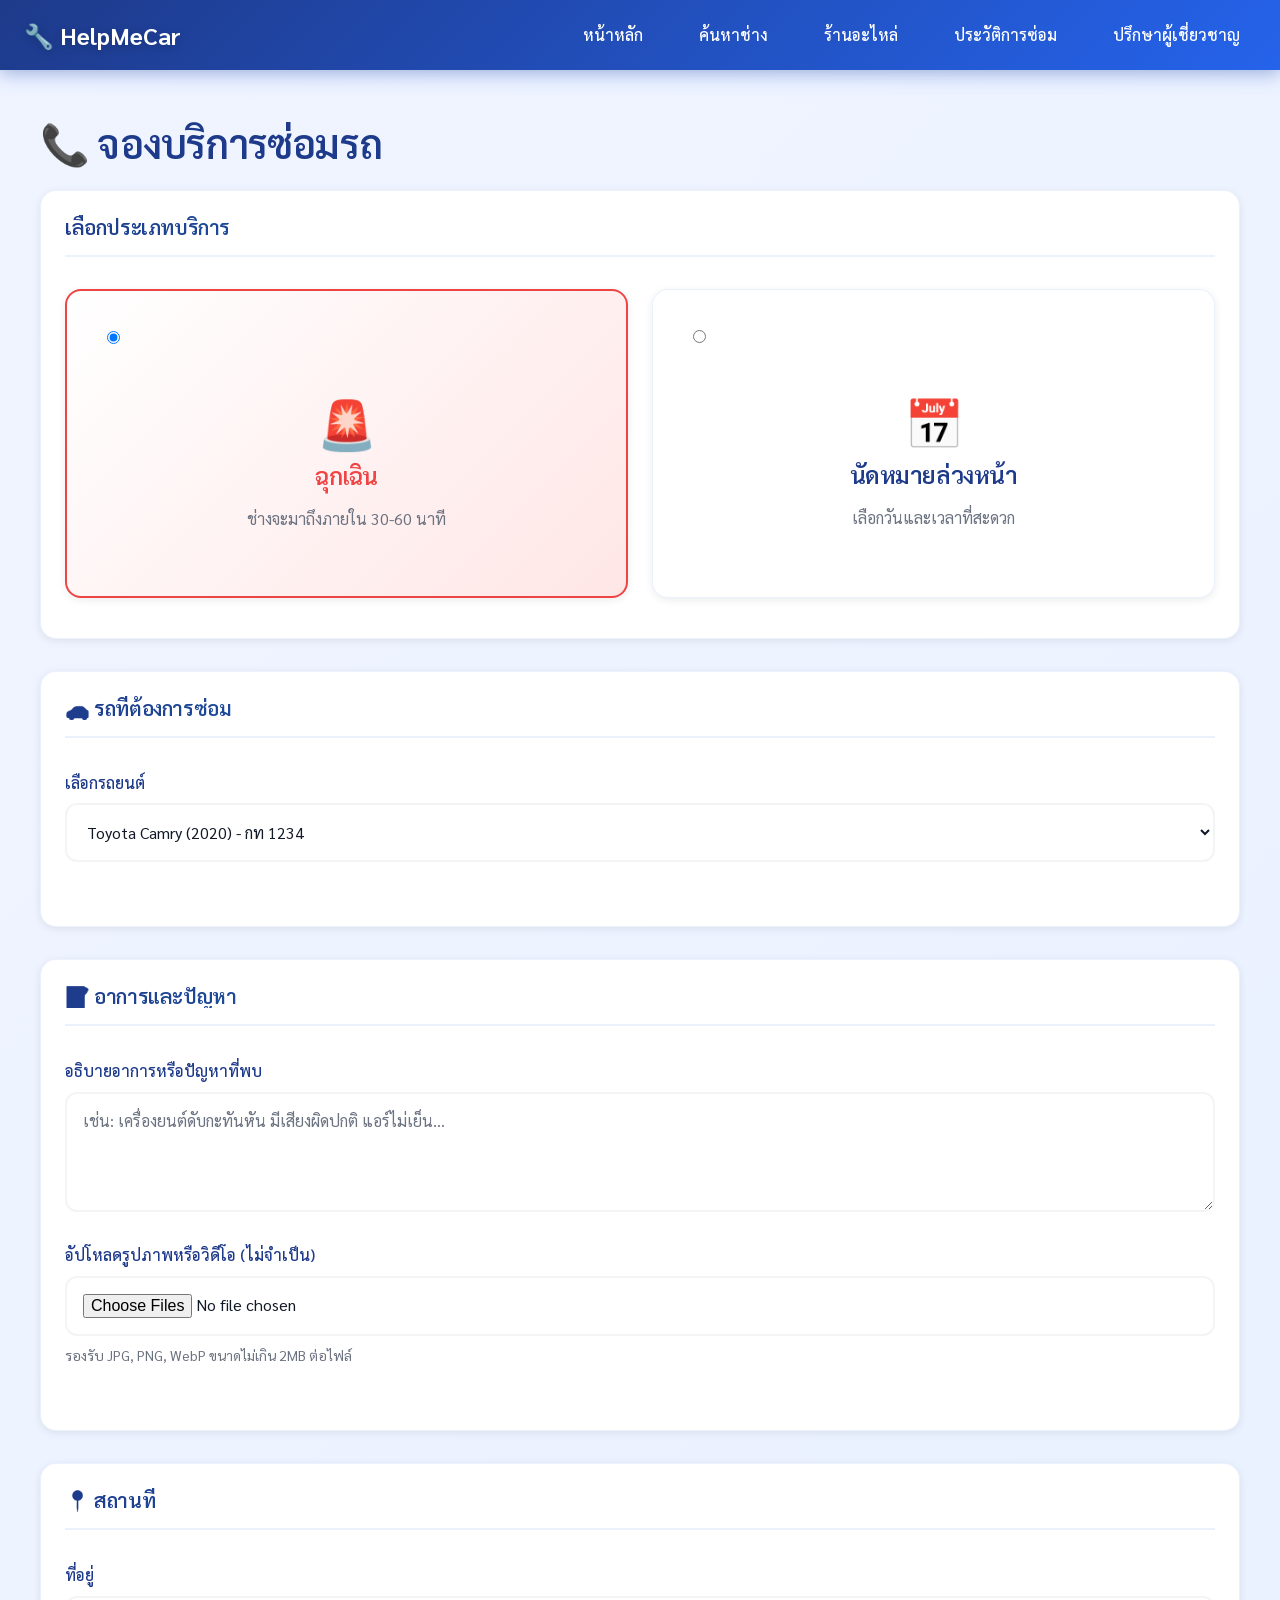
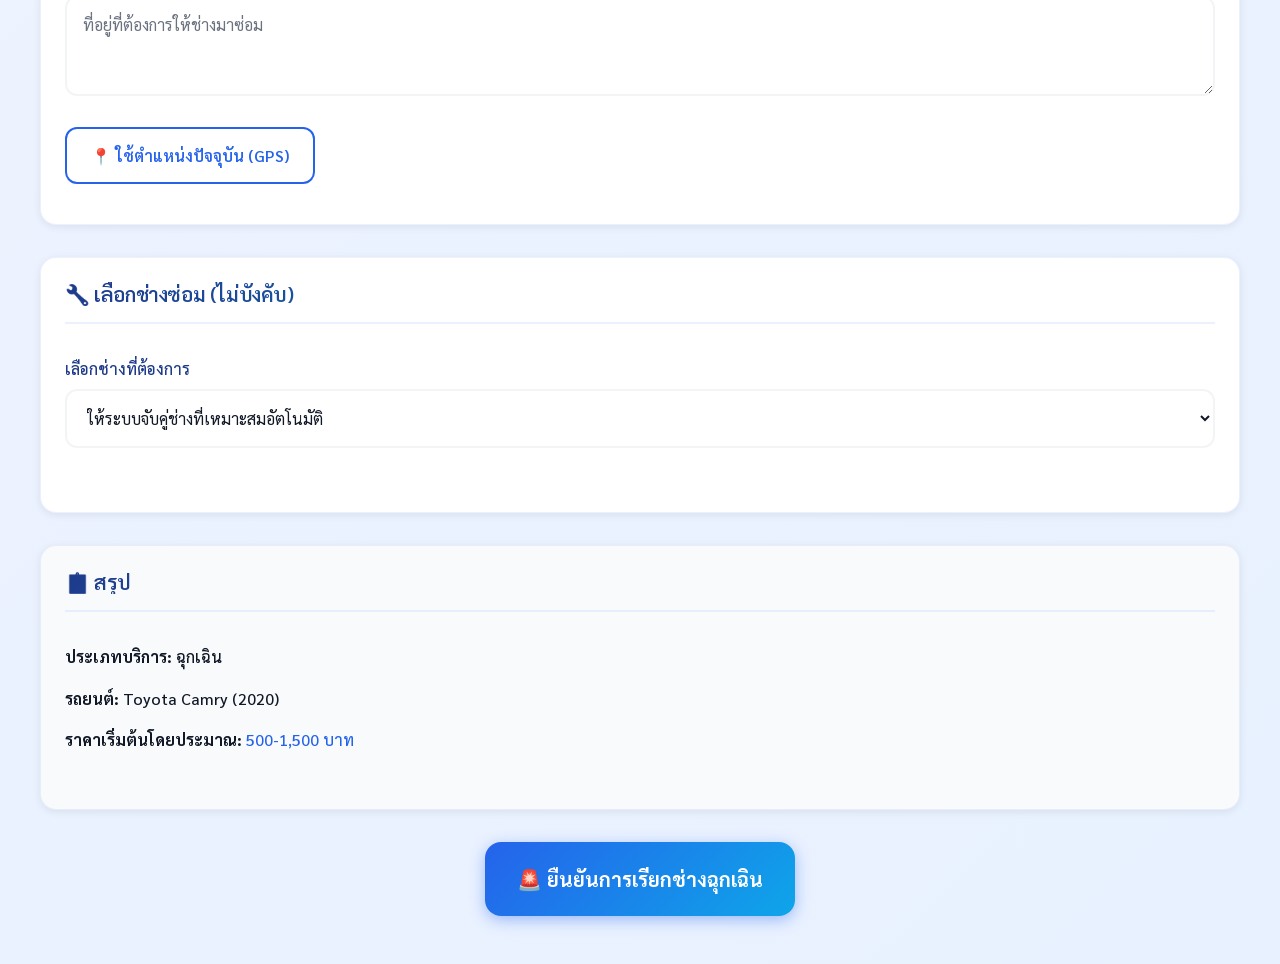
==== pages/booking.html @ f8b2505c "Add files via upload" ====
<!DOCTYPE html>
<html lang="th">

<head>
    <meta charset="UTF-8">
    <meta name="viewport" content="width=device-width, initial-scale=1.0">
    <meta name="description" content="จองช่างซ่อมรถฉุกเฉินหรือนัดหมายล่วงหน้า">
    <title>จองบริการ - HelpMeCar</title>
    <link rel="stylesheet" href="../css/style.css">
</head>

<body>
    <!-- Navigation Bar -->
    <nav class="navbar">
        <div class="navbar-container">
            <a href="../index.html" class="navbar-brand">
                🔧 HelpMeCar
            </a>

            <button class="navbar-toggle" aria-label="Toggle menu">
                <span></span>
                <span></span>
                <span></span>
            </button>

            <ul class="navbar-menu">
                <li><a href="../index.html" class="navbar-link">หน้าหลัก</a></li>
                <li><a href="mechanics.html" class="navbar-link">ค้นหาช่าง</a></li>
                <li><a href="store.html" class="navbar-link">ร้านอะไหล่</a></li>
                <li><a href="history.html" class="navbar-link">ประวัติการซ่อม</a></li>
                <li><a href="consultation.html" class="navbar-link">ปรึกษาผู้เชี่ยวชาญ</a></li>
            </ul>
        </div>
    </nav>

    <!-- Main Content -->
    <main class="container section">
        <h1 class="mb-3" id="pageTitle">📞 จองบริการซ่อมรถ</h1>

        <!-- Service Type Selection -->
        <div class="card mb-4">
            <div class="card-header">
                <h3 class="card-title">เลือกประเภทบริการ</h3>
            </div>
            <div class="card-body">
                <div class="grid grid-2">
                    <label class="card" id="emergencyCard"
                        style="cursor: pointer; border: 2px solid var(--danger); background: linear-gradient(135deg, #FFF 0%, #FFE6E6 100%);">
                        <input type="radio" name="serviceType" value="emergency" checked
                            onchange="updateServiceType('emergency')" style="margin: 1rem;">
                        <div style="text-align: center; padding: 1.5rem;">
                            <div style="font-size: 3rem;">🚨</div>
                            <h3 class="mb-2" style="color: var(--danger);">ฉุกเฉิน</h3>
                            <p class="text-muted">ช่างจะมาถึงภายใน 30-60 นาที</p>
                        </div>
                    </label>

                    <label class="card" id="scheduledCard" style="cursor: pointer;">
                        <input type="radio" name="serviceType" value="scheduled"
                            onchange="updateServiceType('scheduled')" style="margin: 1rem;">
                        <div style="text-align: center; padding: 1.5rem;">
                            <div style="font-size: 3rem;">📅</div>
                            <h3 class="mb-2">นัดหมายล่วงหน้า</h3>
                            <p class="text-muted">เลือกวันและเวลาที่สะดวก</p>
                        </div>
                    </label>
                </div>
            </div>
        </div>

        <!-- Booking Form -->
        <form id="bookingForm" onsubmit="handleBooking(event)">
            <!-- Vehicle Selection -->
            <div class="card mb-4">
                <div class="card-header">
                    <h3 class="card-title">🚗 รถที่ต้องการซ่อม</h3>
                </div>
                <div class="card-body">
                    <div class="form-group">
                        <label for="vehicleSelect" class="form-label">เลือกรถยนต์</label>
                        <select id="vehicleSelect" class="form-control" required>
                            <!-- Will be populated -->
                        </select>
                    </div>
                </div>
            </div>

            <!-- Problem Description -->
            <div class="card mb-4">
                <div class="card-header">
                    <h3 class="card-title">📝 อาการและปัญหา</h3>
                </div>
                <div class="card-body">
                    <div class="form-group">
                        <label for="symptoms" class="form-label">อธิบายอาการหรือปัญหาที่พบ</label>
                        <textarea id="symptoms" class="form-control" rows="4"
                            placeholder="เช่น: เครื่องยนต์ดับกะทันหัน มีเสียงผิดปกติ แอร์ไม่เย็น..."
                            required></textarea>
                    </div>

                    <!-- Photo/Video Upload with Image Optimizer -->
                    <div class="form-group">
                        <label class="form-label">อัปโหลดรูปภาพหรือวิดีโอ (ไม่จำเป็น)</label>
                        <input type="file" id="problemImages" class="form-control" accept="image/*,video/*" multiple
                            onchange="handleImageUpload(event)">
                        <p class="text-muted" style="font-size: 0.875rem; margin-top: 0.5rem;">
                            รองรับ JPG, PNG, WebP ขนาดไม่เกิน 2MB ต่อไฟล์
                        </p>
                    </div>

                    <!-- Upload Preview -->
                    <div id="uploadPreview"></div>
                </div>
            </div>

            <!-- Date and Time (for scheduled only) -->
            <div class="card mb-4 d-none" id="scheduleSection">
                <div class="card-header">
                    <h3 class="card-title">📅 วันและเวลาที่ต้องการ</h3>
                </div>
                <div class="card-body">
                    <div class="grid grid-2">
                        <div class="form-group">
                            <label for="scheduleDate" class="form-label">วันที่</label>
                            <input type="date" id="scheduleDate" class="form-control">
                        </div>
                        <div class="form-group">
                            <label for="scheduleTime" class="form-label">เวลา</label>
                            <input type="time" id="scheduleTime" class="form-control">
                        </div>
                    </div>
                </div>
            </div>

            <!-- Location -->
            <div class="card mb-4">
                <div class="card-header">
                    <h3 class="card-title">📍 สถานที่</h3>
                </div>
                <div class="card-body">
                    <div class="form-group">
                        <label for="location" class="form-label">ที่อยู่</label>
                        <textarea id="location" class="form-control" rows="3"
                            placeholder="ที่อยู่ที่ต้องการให้ช่างมาซ่อม" required></textarea>
                    </div>

                    <button type="button" class="btn btn-outline" onclick="getCurrentLocation()">
                        📍 ใช้ตำแหน่งปัจจุบัน (GPS)
                    </button>
                </div>
            </div>

            <!-- Mechanic Preference (Optional) -->
            <div class="card mb-4">
                <div class="card-header">
                    <h3 class="card-title">🔧 เลือกช่างซ่อม (ไม่บังคับ)</h3>
                </div>
                <div class="card-body">
                    <div class="form-group">
                        <label for="mechanicSelect" class="form-label">เลือกช่างที่ต้องการ</label>
                        <select id="mechanicSelect" class="form-control">
                            <option value="">ให้ระบบจับคู่ช่างที่เหมาะสมอัตโนมัติ</option>
                            <!-- Will be populated -->
                        </select>
                    </div>
                </div>
            </div>

            <!-- Summary -->
            <div class="card mb-4" style="background: var(--bg-light);">
                <div class="card-header">
                    <h3 class="card-title">📋 สรุป</h3>
                </div>
                <div class="card-body">
                    <p><strong>ประเภทบริการ:</strong> <span id="summaryType">ฉุกเฉิน</span></p>
                    <p><strong>รถยนต์:</strong> <span id="summaryVehicle">-</span></p>
                    <p><strong>ราคาเริ่มต้นโดยประมาณ:</strong> <span class="text-primary" id="summaryPrice">500-1,500
                            บาท</span></p>
                    <p class="mb-0" id="summarySchedule" class="d-none"><strong>วันและเวลา:</strong> <span
                            id="summaryDateTime">-</span></p>
                </div>
            </div>

            <!-- Submit Button -->
            <div class="text-center">
                <button type="submit" class="btn btn-primary btn-lg" id="submitBtn">
                    🚨 ยืนยันการเรียกช่างฉุกเฉิน
                </button>
            </div>
        </form>
    </main>

    <!-- Scripts -->
    <script src="../js/app.js"></script>
    <script src="imageOptimizer.js"></script>
    <script>
        let serviceType = 'emergency';
        let uploadedImages = [];

        document.addEventListener('DOMContentLoaded', () => {
            populateVehicleSelect();
            populateMechanicSelect();
            updateSummary();
        });

        function populateVehicleSelect() {
            const select = document.getElementById('vehicleSelect');
            const vehicles = mockData.vehicles.filter(v => v.ownerId === appState.currentUser.userId);

            select.innerHTML = vehicles.map(v =>
                `<option value="${v.vehicleId}">${v.make} ${v.model} (${v.year}) - ${v.licensePlate}</option>`
            ).join('');

            select.addEventListener('change', updateSummary);
            updateSummary();
        }

        function populateMechanicSelect() {
            const select = document.getElementById('mechanicSelect');
            const mechanics = mockData.mechanics.filter(m => m.available);

            const options = mechanics.map(m =>
                `<option value="${m.mechanicId}">${m.name} - ${utils.formatCurrency(m.startingPrice)} (${m.rating}⭐)</option>`
            ).join('');

            select.innerHTML = '<option value="">ให้ระบบจับคู่ช่างที่เหมาะสมอัตโนมัติ</option>' + options;
        }

        function updateServiceType(type) {
            serviceType = type;
            const scheduleSection = document.getElementById('scheduleSection');
            const submitBtn = document.getElementById('submitBtn');
            const emergencyCard = document.getElementById('emergencyCard');
            const scheduledCard = document.getElementById('scheduledCard');

            if (type === 'emergency') {
                scheduleSection.classList.add('d-none');
                document.getElementById('scheduleDate').required = false;
                document.getElementById('scheduleTime').required = false;
                submitBtn.innerHTML = '🚨 ยืนยันการเรียกช่างฉุกเฉิน';
                emergencyCard.style.border = '2px solid var(--danger)';
                scheduledCard.style.border = 'none';
            } else {
                scheduleSection.classList.remove('d-none');
                document.getElementById('scheduleDate').required = true;
                document.getElementById('scheduleTime').required = true;
                submitBtn.innerHTML = '📅 ยืนยันการนัดหมาย';
                emergencyCard.style.border = 'none';
                scheduledCard.style.border = '2px solid var(--steel-blue)';
            }

            updateSummary();
        }

        function updateSummary() {
            document.getElementById('summaryType').textContent = serviceType === 'emergency' ? 'ฉุกเฉิน' : 'นัดหมายล่วงหน้า';

            const vehicleSelect = document.getElementById('vehicleSelect');
            const selectedVehicle = mockData.vehicles.find(v => v.vehicleId === vehicleSelect.value);
            if (selectedVehicle) {
                document.getElementById('summaryVehicle').textContent =
                    `${selectedVehicle.make} ${selectedVehicle.model} (${selectedVehicle.year})`;
            }

            if (serviceType === 'scheduled') {
                document.getElementById('summarySchedule').classList.remove('d-none');
                const date = document.getElementById('scheduleDate').value;
                const time = document.getElementById('scheduleTime').value;
                if (date && time) {
                    document.getElementById('summaryDateTime').textContent = `${date} เวลา ${time} น.`;
                }
            } else {
                document.getElementById('summarySchedule').classList.add('d-none');
            }
        }

        async function handleImageUpload(event) {
            const files = event.target.files;
            if (files.length === 0) return;

            const preview = document.getElementById('uploadPreview');
            preview.innerHTML = '<p class="text-muted">กำลังประมวลผลรูปภาพ...</p>';

            // Optimize images
            const results = await imageOptimizer.optimizeMultiple(files, 'beforeAfter', (progress) => {
                preview.innerHTML = `<p class="text-muted">กำลังประมวลผลรูปภาพ... ${progress}%</p>`;
            });

            // Display previews
            let html = '';
            results.forEach((result, index) => {
                html += imageOptimizer.getPreviewHTML(result);
                if (result.success) {
                    uploadedImages.push(result);
                }
            });

            preview.innerHTML = html;

            if (uploadedImages.length > 0) {
                utils.showNotification(`อัปโหลดรูปภาพ ${uploadedImages.length} ไฟล์สำเร็จ`, 'success');
            }
        }

        function getCurrentLocation() {
            if (!navigator.geolocation) {
                utils.showNotification('เบราว์เซอร์ของคุณไม่รองรับ GPS', 'error');
                return;
            }

            utils.showNotification('กำลังค้นหาตำแหน่ง...', 'info');

            navigator.geolocation.getCurrentPosition(
                (position) => {
                    const { latitude, longitude } = position.coords;
                    document.getElementById('location').value =
                        `GPS: ${latitude.toFixed(6)}, ${longitude.toFixed(6)}\n(ตำแหน่งปัจจุบัน - กรุณาเพิ่มรายละเอียดที่อยู่)`;
                    utils.showNotification('ดึงตำแหน่งสำเร็จ!', 'success');
                },
                (error) => {
                    utils.showNotification('ไม่สามารถดึงตำแหน่งได้: ' + error.message, 'error');
                }
            );
        }

        function handleBooking(event) {
            event.preventDefault();

            const formData = {
                serviceType: serviceType,
                vehicleId: document.getElementById('vehicleSelect').value,
                symptoms: document.getElementById('symptoms').value,
                location: document.getElementById('location').value,
                mechanicId: document.getElementById('mechanicSelect').value || null,
                scheduleDate: serviceType === 'scheduled' ? document.getElementById('scheduleDate').value : null,
                scheduleTime: serviceType === 'scheduled' ? document.getElementById('scheduleTime').value : null,
                images: uploadedImages
            };

            utils.showNotification('กำลังส่งคำขอ...', 'info');

            // Simulate booking process
            setTimeout(() => {
                utils.showNotification(
                    serviceType === 'emergency'
                        ? 'ส่งคำขอสำเร็จ! ช่างจะติดต่อกลับภายใน 5-10 นาที'
                        : 'นัดหมายสำเร็จ! เราจะแจ้งเตือนก่อนถึงเวลานัดหมาย',
                    'success'
                );

                setTimeout(() => {
                    window.location.href = 'index.html';
                }, 2000);
            }, 1500);
        }
    </script>
</body>

</html>
---- css/style.css ----
/* ========================================
/* ========================================
   HelpMeCar - Modern Premium Design System
   ======================================== */

/* Import Thai Font */
@import url('https://fonts.googleapis.com/css2?family=Sarabun:wght@300;400;500;600;700&display=swap');

/* CSS Variables - Modern Premium Theme */
:root {
  /* Primary Colors - Vibrant Blue Gradient */
  --primary-blue: #1E3A8A;
  --primary-blue-light: #2563EB;
  --primary-blue-dark: #1E40AF;
  --royal-blue: #2563EB;
  --electric-blue: #0EA5E9;
  --cyan-blue: #06B6D4;

  /* Secondary Colors - Grey */
  --secondary-grey: #1F2937;
  --secondary-grey-light: #374151;
  --secondary-grey-dark: #0F172A;

  /* Accent Colors - Bright Blue */
  --accent-blue: #3B82F6;
  --accent-blue-light: #60A5FA;
  --sky-blue: #0EA5E9;
  --purple-accent: #8B5CF6;
  --pink-accent: #EC4899;

  /* Background Colors */
  --bg-light: #F9FAFB;
  --bg-grey: #F3F4F6;
  --bg-white: #FFFFFF;
  --bg-gradient: linear-gradient(135deg, #667eea 0%, #764ba2 100%);

  /* Text Colors */
  --text-dark: #111827;
  --text-white: #FFFFFF;
  --text-muted: #6B7280;

  /* Status Colors */
  --success: #10B981;
  --warning: #F59E0B;
  --danger: #EF4444;
  --info: #06B6D4;

  /* Premium Shadows */
  --shadow-sm: 0 2px 8px rgba(0, 0, 0, 0.08);
  --shadow-md: 0 4px 12px rgba(0, 0, 0, 0.1);
  --shadow-lg: 0 10px 30px rgba(0, 0, 0, 0.15);
  --shadow-xl: 0 20px 40px rgba(0, 0, 0, 0.2);
  --shadow-glow: 0 0 20px rgba(37, 99, 235, 0.3);
  --shadow-colored: 0 8px 32px rgba(59, 130, 246, 0.25);

  /* Spacing */
  --spacing-xs: 0.5rem;
  --spacing-sm: 1rem;
  --spacing-md: 1.5rem;
  --spacing-lg: 2rem;
  --spacing-xl: 3rem;

  /* Border Radius */
  --radius-sm: 6px;
  --radius-md: 12px;
  --radius-lg: 16px;
  --radius-xl: 24px;
  --radius-full: 9999px;

  /* Transitions */
  --transition-fast: 0.2s cubic-bezier(0.4, 0, 0.2, 1);
  --transition-normal: 0.3s cubic-bezier(0.4, 0, 0.2, 1);
  --transition-slow: 0.5s cubic-bezier(0.4, 0, 0.2, 1);
  --transition-bounce: 0.5s cubic-bezier(0.68, -0.55, 0.265, 1.55);
}

/* ========================================
   DARK MODE THEME
   ======================================== */
[data-theme="dark"] {
  /* Primary Colors - Brighter Blue for dark mode */
  --primary-blue: #3B82F6;
  --primary-blue-light: #60A5FA;
  --primary-blue-dark: #2563EB;
  --royal-blue: #60A5FA;
  --electric-blue: #38BDF8;
  --cyan-blue: #22D3EE;

  /* Secondary Colors - Lighter Grey */
  --secondary-grey: #9CA3AF;
  --secondary-grey-light: #D1D5DB;
  --secondary-grey-dark: #6B7280;

  /* Accent Colors - Sky Blue */
  --accent-blue: #60A5FA;
  --accent-blue-light: #93C5FD;
  --sky-blue: #38BDF8;
  --purple-accent: #A78BFA;
  --pink-accent: #F472B6;

  /* Background Colors - Dark */
  --bg-light: #1F2937;
  --bg-grey: #374151;
  --bg-white: #111827;

  /* Text Colors - Light */
  --text-dark: #F9FAFB;
  --text-white: #FFFFFF;
  --text-muted: #9CA3AF;

  /* Status Colors - Adjusted for dark */
  --success: #34D399;
  --warning: #FBBF24;
  --danger: #F87171;
  --info: #22D3EE;

  /* Shadows - Stronger for dark mode */
  --shadow-sm: 0 2px 8px rgba(0, 0, 0, 0.4);
  --shadow-md: 0 4px 12px rgba(0, 0, 0, 0.5);
  --shadow-lg: 0 10px 30px rgba(0, 0, 0, 0.6);
  --shadow-xl: 0 20px 40px rgba(0, 0, 0, 0.7);
  --shadow-glow: 0 0 25px rgba(96, 165, 250, 0.4);
  --shadow-colored: 0 8px 32px rgba(96, 165, 250, 0.3);
}

/* Smooth transition for theme switching */
body {
  transition: background-color 0.3s ease, color 0.3s ease;
}

/* ========================================
   Base Styles
   ======================================== */

* {
  margin: 0;
  padding: 0;
  box-sizing: border-box;
}

html {
  font-size: 16px;
  scroll-behavior: smooth;
}

body {
  font-family: 'Sarabun', sans-serif;
  background: linear-gradient(135deg,
      #f0f4ff 0%,
      #e8f1ff 25%,
      #f5f8ff 50%,
      #eef4ff 75%,
      #f0f4ff 100%);
  background-size: 400% 400%;
  animation: gradient-float 15s ease infinite;
  color: var(--text-dark);
  line-height: 1.6;
  font-weight: 500;
  -webkit-font-smoothing: antialiased;
  -moz-osx-font-smoothing: grayscale;
  position: relative;
  min-height: 100vh;
}

/* Animated gradient background */
@keyframes gradient-float {
  0% {
    background-position: 0% 50%;
  }

  50% {
    background-position: 100% 50%;
  }

  100% {
    background-position: 0% 50%;
  }
}

/* Dark mode background */
[data-theme="dark"] body {
  background: linear-gradient(135deg,
      #0f172a 0%,
      #1e293b 25%,
      #1a2332 50%,
      #151f2e 75%,
      #0f172a 100%);
  background-size: 400% 400%;
  animation: gradient-float 15s ease infinite;
}

/* Smooth page entrance */
@keyframes fadeIn {
  from {
    opacity: 0;
    transform: translateY(20px);
  }

  to {
    opacity: 1;
    transform: translateY(0);
  }
}

body {
  animation: fadeIn 0.5s ease-out;
}

/* ========================================
   Typography
   ======================================== */

h1,
h2,
h3,
h4,
h5,
h6 {
  font-weight: 600;
  line-height: 1.2;
  margin-bottom: var(--spacing-sm);
  color: var(--primary-blue);
  letter-spacing: -0.02em;
}

h1 {
  font-size: 2.5rem;
}

h2 {
  font-size: 2rem;
}

h3 {
  font-size: 1.5rem;
}

h4 {
  font-size: 1.5rem;
}

h5 {
  font-size: 1.25rem;
}

h6 {
  font-size: 1rem;
}

p {
  margin-bottom: var(--spacing-sm);
}

a {
  color: var(--royal-blue);
  text-decoration: none;
  transition: all var(--transition-fast);
  position: relative;
}

a:hover {
  color: var(--electric-blue);
  text-shadow: 0 0 10px rgba(37, 99, 235, 0.3);
}

/* Floating animation for icons */
@keyframes float {

  0%,
  100% {
    transform: translateY(0px);
  }

  50% {
    transform: translateY(-10px);
  }
}

/* ========================================
   Layout Components
   ======================================== */

.container {
  width: 100%;
  max-width: 1200px;
  margin: 0 auto;
  padding: 0 var(--spacing-md);
}

.container-fluid {
  width: 100%;
  padding: 0 var(--spacing-md);
}

.section {
  padding: var(--spacing-xl) 0;
}

/* ========================================
   Navigation Bar
   ======================================== */

.navbar {
  background: linear-gradient(135deg,
      var(--primary-blue) 0%,
      var(--royal-blue) 50%,
      var(--electric-blue) 100%);
  background-size: 200% 200%;
  animation: gradient-shift 8s ease infinite;
  box-shadow: var(--shadow-md), 0 4px 20px rgba(37, 99, 235, 0.3);
  position: sticky;
  top: 0;
  z-index: 1000;
  backdrop-filter: blur(10px);
}

@keyframes slideDown {
  from {
    transform: translateY(-100%);
    opacity: 0;
  }

  to {
    transform: translateY(0);
    opacity: 1;
  }
}

.navbar-container {
  display: flex;
  justify-content: space-between;
  align-items: center;
  padding: var(--spacing-sm) var(--spacing-md);
}

.navbar-brand {
  font-size: 1.5rem;
  font-weight: 700;
  color: var(--text-white);
  display: flex;
  align-items: center;
  gap: var(--spacing-xs);
  text-shadow: 0 2px 10px rgba(0, 0, 0, 0.2);
  transition: transform var(--transition-normal);
}

.navbar-brand:hover {
  transform: scale(1.05);
  text-shadow: 0 4px 20px rgba(255, 255, 255, 0.3);
}

.navbar-menu {
  display: flex;
  list-style: none;
  gap: var(--spacing-md);
}

.navbar-link {
  color: var(--text-white);
  padding: var(--spacing-xs) var(--spacing-sm);
  border-radius: var(--radius-md);
  transition: all var(--transition-normal);
  position: relative;
  font-weight: 500;
}

/* Underline effect on hover */
.navbar-link::after {
  content: '';
  position: absolute;
  bottom: 0;
  left: 50%;
  width: 0;
  height: 2px;
  background: var(--text-white);
  transition: all var(--transition-normal);
  transform: translateX(-50%);
}

.navbar-link:hover {
  background: rgba(255, 255, 255, 0.15);
  color: var(--text-white);
  transform: translateY(-2px);
}

.navbar-link:hover::after {
  width: 80%;
}

.navbar-link.active {
  background: rgba(255, 255, 255, 0.25);
  color: var(--text-white);
  box-shadow: 0 4px 12px rgba(255, 255, 255, 0.2);
}

/* Mobile Menu Toggle */
.navbar-toggle {
  display: none;
  flex-direction: column;
  gap: 4px;
  background: transparent;
  border: none;
  cursor: pointer;
  padding: 0.5rem;
}

.navbar-toggle span {
  width: 25px;
  height: 3px;
  background: var(--text-white);
  border-radius: 2px;
  transition: all var(--transition-normal);
}

.navbar-toggle:hover span {
  background: rgba(255, 255, 255, 0.8);
}

/* Dark Mode Toggle */
.theme-toggle {
  background: rgba(255, 255, 255, 0.15);
  border: 2px solid rgba(255, 255, 255, 0.3);
  color: var(--text-white);
  padding: 0.5rem 0.75rem;
  border-radius: var(--radius-full);
  cursor: pointer;
  display: flex;
  align-items: center;
  gap: 0.5rem;
  font-size: 1.25rem;
  transition: all var(--transition-normal);
  margin-left: var(--spacing-sm);
  box-shadow: 0 4px 12px rgba(0, 0, 0, 0.1);
}

.theme-toggle:hover {
  background: rgba(255, 255, 255, 0.25);
  transform: scale(1.1);
  box-shadow: 0 6px 20px rgba(0, 0, 0, 0.2);
}

.theme-toggle .icon {
  transition: transform var(--transition-slow);
}

.theme-toggle:hover .icon {
  transform: rotate(180deg);
}

/* ========================================
   Cards
   ========================================*/
.card {
  background: var(--bg-white);
  border-radius: var(--radius-lg);
  box-shadow: var(--shadow-sm);
  padding: var(--spacing-md);
  transition: all var(--transition-normal);
  border: 1px solid rgba(59, 130, 246, 0.1);
  position: relative;
  overflow: hidden;
}

/* Premium gradient overlay on hover */
.card::before {
  content: '';
  position: absolute;
  top: 0;
  left: 0;
  right: 0;
  height: 4px;
  background: linear-gradient(90deg, var(--royal-blue), var(--electric-blue), var(--cyan-blue));
  opacity: 0;
  transition: opacity var(--transition-normal);
}

.card:hover::before {
  opacity: 1;
}

.card:hover {
  box-shadow: var(--shadow-colored);
  transform: translateY(-6px);
  border-color: rgba(59, 130, 246, 0.3);
}

/* Glassmorphism variant */
.card-glass {
  background: rgba(255, 255, 255, 0.85);
  backdrop-filter: blur(16px) saturate(180%);
  border: 1px solid rgba(255, 255, 255, 0.4);
  box-shadow: var(--shadow-md),
    inset 0 0 20px rgba(255, 255, 255, 0.5);
}

[data-theme="dark"] .card-glass {
  background: rgba(31, 41, 55, 0.85);
  border: 1px solid rgba(255, 255, 255, 0.15);
  box-shadow: var(--shadow-md),
    inset 0 0 20px rgba(255, 255, 255, 0.05);
}

/* Card with gradient background */
.card-gradient {
  background: linear-gradient(135deg,
      rgba(59, 130, 246, 0.95) 0%,
      rgba(147, 51, 234, 0.95) 100%);
  color: var(--text-white);
  border: none;
}

.card-gradient h1,
.card-gradient h2,
.card-gradient h3,
.card-gradient h4,
.card-gradient h5,
.card-gradient h6,
.card-gradient .card-title {
  color: var(--text-white);
}

/* Animated gradient border */
.card-glow {
  position: relative;
  border: 2px solid transparent;
  background-clip: padding-box;
}

.card-glow::after {
  content: '';
  position: absolute;
  top: -2px;
  left: -2px;
  right: -2px;
  bottom: -2px;
  background: linear-gradient(45deg,
      var(--royal-blue),
      var(--purple-accent),
      var(--pink-accent),
      var(--cyan-blue));
  border-radius: var(--radius-lg);
  z-index: -1;
  opacity: 0;
  transition: opacity var(--transition-normal);
  animation: gradient-rotate 3s linear infinite;
  background-size: 300% 300%;
}

.card-glow:hover::after {
  opacity: 0.6;
}

@keyframes gradient-rotate {
  0% {
    background-position: 0% 50%;
  }

  50% {
    background-position: 100% 50%;
  }

  100% {
    background-position: 0% 50%;
  }
}

.card-header {
  padding-bottom: var(--spacing-sm);
  border-bottom: 2px solid rgba(59, 130, 246, 0.1);
  margin-bottom: var(--spacing-sm);
}

.card-title {
  font-size: 1.25rem;
  font-weight: 600;
  color: var(--primary-blue);
  margin: 0;
  background: linear-gradient(135deg, var(--primary-blue), var(--electric-blue));
  -webkit-background-clip: text;
  -webkit-text-fill-color: transparent;
  background-clip: text;
}

.card-body {
  padding: var(--spacing-sm) 0;
}

.card-footer {
  padding-top: var(--spacing-sm);
  border-top: 1px solid rgba(59, 130, 246, 0.1);
  margin-top: var(--spacing-sm);
}

/* ========================================
   Buttons
   ======================================== */

.btn {
  display: inline-block;
  padding: var(--spacing-sm) var(--spacing-md);
  font-size: 1rem;
  font-weight: 600;
  text-align: center;
  border: none;
  border-radius: var(--radius-md);
  cursor: pointer;
  transition: all var(--transition-normal);
  font-family: 'Sarabun', sans-serif;
  position: relative;
  overflow: hidden;
  text-decoration: none;
}

/* Ripple effect */
.btn::before {
  content: '';
  position: absolute;
  top: 50%;
  left: 50%;
  width: 0;
  height: 0;
  border-radius: 50%;
  background: rgba(255, 255, 255, 0.4);
  transform: translate(-50%, -50%);
  transition: width 0.6s, height 0.6s;
}

.btn:active::before {
  width: 300px;
  height: 300px;
}

.btn:disabled {
  opacity: 0.6;
  cursor: not-allowed;
  transform: none !important;
}

/* Button Variants */
.btn-primary {
  background: linear-gradient(135deg, var(--royal-blue) 0%, var(--electric-blue) 50%, var(--cyan-blue) 100%);
  background-size: 200% 200%;
  color: var(--text-white);
  box-shadow: 0 4px 15px rgba(37, 99, 235, 0.4);
  animation: gradient-shift 3s ease infinite;
}

@keyframes gradient-shift {
  0% {
    background-position: 0% 50%;
  }

  50% {
    background-position: 100% 50%;
  }

  100% {
    background-position: 0% 50%;
  }
}

.btn-primary:hover:not(:disabled) {
  box-shadow: 0 6px 20px rgba(37, 99, 235, 0.6),
    0 0 30px rgba(37, 99, 235, 0.3);
  transform: translateY(-3px) scale(1.02);
}

.btn-secondary {
  background: linear-gradient(135deg, var(--secondary-grey) 0%, var(--secondary-grey-dark) 100%);
  color: var(--text-white);
  box-shadow: 0 4px 12px rgba(31, 41, 55, 0.3);
}

.btn-secondary:hover:not(:disabled) {
  background: linear-gradient(135deg, var(--secondary-grey-dark) 0%, #0a0f1e 100%);
  box-shadow: 0 6px 20px rgba(31, 41, 55, 0.5);
  transform: translateY(-3px);
}

.btn-danger {
  background: linear-gradient(135deg, var(--danger) 0%, #dc2626 100%);
  color: var(--text-white);
  box-shadow: 0 4px 15px rgba(239, 68, 68, 0.4);
}

.btn-danger:hover:not(:disabled) {
  background: linear-gradient(135deg, #dc2626 0%, #b91c1c 100%);
  box-shadow: 0 6px 20px rgba(239, 68, 68, 0.6);
  transform: translateY(-3px);
}

.btn-outline {
  background: transparent;
  border: 2px solid var(--royal-blue);
  color: var(--royal-blue);
  position: relative;
  overflow: hidden;
}

.btn-outline::after {
  content: '';
  position: absolute;
  top: 0;
  left: -100%;
  width: 100%;
  height: 100%;
  background: linear-gradient(135deg, var(--royal-blue), var(--electric-blue));
  transition: left var(--transition-normal);
  z-index: -1;
}

.btn-outline:hover:not(:disabled) {
  color: var(--text-white);
  border-color: var(--electric-blue);
}

.btn-outline:hover:not(:disabled)::after {
  left: 0;
}

/* Button Sizes */
.btn-sm {
  padding: var(--spacing-xs) var(--spacing-sm);
  font-size: 0.875rem;
}

.btn-lg {
  padding: var(--spacing-md) var(--spacing-lg);
  font-size: 1.25rem;
  font-weight: 700;
  border-radius: var(--radius-lg);
}

.btn-xl {
  padding: var(--spacing-lg) calc(var(--spacing-xl) + 0.5rem);
  font-size: 1.5rem;
  font-weight: 700;
  border-radius: var(--radius-xl);
  box-shadow: var(--shadow-xl);
}

/* Emergency Button - Enhanced */
.btn-emergency {
  background: linear-gradient(135deg,
      var(--danger) 0%,
      #dc2626 50%,
      #ef4444 100%);
  background-size: 200% 200%;
  color: var(--text-white);
  box-shadow: 0 8px 25px rgba(239, 68, 68, 0.5),
    0 0 40px rgba(239, 68, 68, 0.3);
  animation: pulse-glow 2s infinite, gradient-shift 3s ease infinite;
  font-weight: 700;
  text-transform: uppercase;
  letter-spacing: 0.05em;
}

.btn-emergency:hover:not(:disabled) {
  box-shadow: 0 12px 35px rgba(239, 68, 68, 0.7),
    0 0 60px rgba(239, 68, 68, 0.5);
  transform: translateY(-4px) scale(1.05);
}

@keyframes pulse-glow {

  0%,
  100% {
    box-shadow: 0 8px 25px rgba(239, 68, 68, 0.5),
      0 0 40px rgba(239, 68, 68, 0.3);
  }

  50% {
    box-shadow: 0 8px 35px rgba(239, 68, 68, 0.7),
      0 0 60px rgba(239, 68, 68, 0.5);
  }
}

/* ========================================
   Forms
   ======================================== */

.form-group {
  margin-bottom: var(--spacing-md);
}

.form-label {
  display: block;
  margin-bottom: var(--spacing-xs);
  font-weight: 500;
  color: var(--primary-blue);
}

.form-control {
  width: 100%;
  padding: var(--spacing-sm);
  font-size: 1rem;
  font-family: 'Sarabun', sans-serif;
  border: 2px solid var(--bg-grey);
  border-radius: var(--radius-md);
  background: var(--bg-white);
  color: var(--text-dark);
  transition: border-color var(--transition-fast);
}

.form-control:focus {
  outline: none;
  border-color: var(--royal-blue);
  box-shadow: 0 0 0 3px rgba(37, 99, 235, 0.15);
}

.form-control::placeholder {
  color: var(--text-muted);
}

textarea.form-control {
  resize: vertical;
  min-height: 100px;
}

.form-check {
  display: flex;
  align-items: center;
  gap: var(--spacing-xs);
  margin-bottom: var(--spacing-sm);
}

.form-check-input {
  width: 18px;
  height: 18px;
  cursor: pointer;
}

/* ========================================
   Badges & Tags
   ======================================== */

.badge {
  display: inline-block;
  padding: 0.25rem 0.75rem;
  font-size: 0.875rem;
  font-weight: 500;
  border-radius: var(--radius-lg);
  white-space: nowrap;
}

.badge-primary {
  background: var(--accent-blue);
  color: var(--text-white);
}

.badge-success {
  background: var(--success);
  color: var(--text-white);
}

.badge-warning {
  background: var(--warning);
  color: var(--text-white);
}

.badge-danger {
  background: var(--danger);
  color: var(--text-white);
}

.badge-info {
  background: var(--info);
  color: var(--text-white);
}

.badge-verified {
  background: var(--success);
  color: var(--text-white);
  display: inline-flex;
  align-items: center;
  gap: 4px;
}

/* ========================================
   Grid System
   ======================================== */

.grid {
  display: grid;
  gap: var(--spacing-md);
}

.grid-2 {
  grid-template-columns: repeat(2, 1fr);
}

.grid-3 {
  grid-template-columns: repeat(3, 1fr);
}

.grid-4 {
  grid-template-columns: repeat(4, 1fr);
}

/* ========================================
   Timeline (for Service History)
   ======================================== */

.timeline {
  position: relative;
  padding: var(--spacing-md) 0;
}

.timeline::before {
  content: '';
  position: absolute;
  left: 20px;
  top: 0;
  bottom: 0;
  width: 3px;
  background: var(--bg-grey);
}

.timeline-item {
  position: relative;
  padding-left: 60px;
  margin-bottom: var(--spacing-lg);
}

.timeline-marker {
  position: absolute;
  left: 8px;
  top: 0;
  width: 28px;
  height: 28px;
  border-radius: 50%;
  background: var(--accent-blue);
  border: 4px solid var(--bg-white);
  box-shadow: var(--shadow-sm);
}

.timeline-content {
  background: var(--bg-white);
  padding: var(--spacing-md);
  border-radius: var(--radius-lg);
  box-shadow: var(--shadow-md);
}

.timeline-date {
  font-size: 0.875rem;
  color: var(--text-muted);
  font-weight: 500;
}

/* ========================================
   Rating Stars
   ======================================== */

.rating {
  display: flex;
  gap: 4px;
  align-items: center;
}

.star {
  color: var(--warning);
  font-size: 1.25rem;
}

.star.empty {
  color: var(--bg-grey);
}

/* ========================================
   Trust & Security Indicators
   ======================================== */

.trust-badge {
  display: inline-flex;
  align-items: center;
  gap: 0.5rem;
  padding: 0.5rem 1rem;
  background: rgba(16, 185, 129, 0.1);
  border: 1px solid var(--success);
  border-radius: var(--radius-md);
  font-size: 0.875rem;
  color: var(--success);
  font-weight: 600;
}

.security-indicator {
  display: inline-flex;
  align-items: center;
  gap: 0.25rem;
  font-size: 0.75rem;
  color: var(--text-muted);
  padding: 0.25rem 0.5rem;
  background: var(--bg-light);
  border-radius: var(--radius-sm);
}

.verified-mechanic {
  display: inline-flex;
  align-items: center;
  gap: 0.25rem;
  background: var(--success);
  color: white;
  padding: 0.25rem 0.5rem;
  border-radius: var(--radius-md);
  font-size: 0.75rem;
  font-weight: 600;
}

/* Loading States */
.loading {
  opacity: 0.6;
  pointer-events: none;
  cursor: wait;
}

.spinner {
  display: inline-block;
  width: 20px;
  height: 20px;
  border: 3px solid rgba(255, 255, 255, 0.3);
  border-radius: 50%;
  border-top-color: white;
  animation: spin 0.8s linear infinite;
}

@keyframes spin {
  to {
    transform: rotate(360deg);
  }
}

.btn .spinner {
  width: 16px;
  height: 16px;
  border-width: 2px;
  margin-right: 0.5rem;
}

/* Better Focus States for Accessibility */
button:focus-visible,
a:focus-visible,
input:focus-visible,
select:focus-visible,
textarea:focus-visible {
  outline: 3px solid var(--accent-blue);
  outline-offset: 2px;
}

/* Skip Navigation for Accessibility */
.skip-nav {
  position: absolute;
  top: -40px;
  left: 0;
  background: var(--primary-blue);
  color: white;
  padding: 0.5rem 1rem;
  text-decoration: none;
  z-index: 9999;
}

.skip-nav:focus {
  top: 0;
}

/* ========================================
   Filter & Search
   ======================================== */

.filter-bar {
  background: var(--bg-white);
  padding: var(--spacing-md);
  border-radius: var(--radius-lg);
  box-shadow: var(--shadow-sm);
  margin-bottom: var(--spacing-md);
  display: flex;
  gap: var(--spacing-sm);
  flex-wrap: wrap;
}

.search-box {
  position: relative;
  flex: 1;
  min-width: 250px;
}

.search-icon {
  position: absolute;
  left: var(--spacing-sm);
  top: 50%;
  transform: translateY(-50%);
  color: var(--text-muted);
}

.search-box input {
  padding-left: 2.5rem;
}

/* ========================================
   Modal
   ======================================== */

.modal {
  display: none;
  position: fixed;
  top: 0;
  left: 0;
  width: 100%;
  height: 100%;
  background: rgba(0, 0, 0, 0.6);
  z-index: 2000;
  align-items: center;
  justify-content: center;
}

.modal.active {
  display: flex;
}

.modal-content {
  background: var(--bg-white);
  border-radius: var(--radius-lg);
  max-width: 600px;
  width: 90%;
  max-height: 90vh;
  overflow-y: auto;
  box-shadow: var(--shadow-lg);
}

.modal-header {
  padding: var(--spacing-md);
  border-bottom: 2px solid var(--bg-light);
  display: flex;
  justify-content: space-between;
  align-items: center;
}

.modal-body {
  padding: var(--spacing-md);
}

.modal-footer {
  padding: var(--spacing-md);
  border-top: 1px solid var(--bg-light);
  display: flex;
  gap: var(--spacing-sm);
  justify-content: flex-end;
}

.modal-close {
  background: transparent;
  border: none;
  font-size: 1.5rem;
  cursor: pointer;
  color: var(--text-muted);
  transition: color var(--transition-fast);
}

.modal-close:hover {
  color: var(--text-dark);
}

/* ========================================
   Utility Classes
   ======================================== */

/* Text Alignment */
.text-left {
  text-align: left;
}

.text-center {
  text-align: center;
}

.text-right {
  text-align: right;
}

/* Text Colors */
.text-primary {
  color: var(--royal-blue);
}

.text-success {
  color: var(--success);
}

.text-warning {
  color: var(--warning);
}

.text-danger {
  color: var(--danger);
}

.text-muted {
  color: var(--text-muted);
  font-weight: 400;
}

.text-white {
  color: var(--text-white);
}

/* Spacing */
.mt-1 {
  margin-top: var(--spacing-xs);
}

.mt-2 {
  margin-top: var(--spacing-sm);
}

.mt-3 {
  margin-top: var(--spacing-md);
}

.mt-4 {
  margin-top: var(--spacing-lg);
}

.mb-1 {
  margin-bottom: var(--spacing-xs);
}

.mb-2 {
  margin-bottom: var(--spacing-sm);
}

.mb-3 {
  margin-bottom: var(--spacing-md);
}

.mb-4 {
  margin-bottom: var(--spacing-lg);
}

/* Display */
.d-none {
  display: none;
}

.d-block {
  display: block;
}

.d-flex {
  display: flex;
}

.d-grid {
  display: grid;
}

/* Flexbox */
.flex-center {
  display: flex;
  justify-content: center;
  align-items: center;
}

.flex-between {
  display: flex;
  justify-content: space-between;
  align-items: center;
}

.flex-column {
  display: flex;
  flex-direction: column;
}

.gap-1 {
  gap: var(--spacing-xs);
}

.gap-2 {
  gap: var(--spacing-sm);
}

.gap-3 {
  gap: var(--spacing-md);
}

/* ========================================
   Responsive Design
   ======================================== */

@media (max-width: 768px) {
  html {
    font-size: 14px;
  }

  h1 {
    font-size: 2rem;
  }

  h2 {
    font-size: 1.75rem;
  }

  h3 {
    font-size: 1.5rem;
  }

  /* Hamburger Menu - SHOW on Mobile */
  .navbar-toggle {
    display: flex !important;
    padding: 0.5rem;
    z-index: 1001;
  }

  .navbar-toggle span {
    width: 28px;
    height: 3px;
  }

  /* Mobile Menu */
  .navbar-menu {
    display: none;
    flex-direction: column;
    position: absolute;
    top: 100%;
    left: 0;
    right: 0;
    background: var(--primary-blue);
    padding: var(--spacing-md);
    box-shadow: var(--shadow-lg);
    animation: slideDown 0.3s ease-out;
  }

  .navbar-menu.active {
    display: flex !important;
  }

  .navbar-menu li {
    margin-bottom: 0.5rem;
  }

  .navbar-link {
    display: block;
    padding: 1rem;
    font-size: 1.1rem;
    text-align: center;
    border-radius: var(--radius-md);
  }

  .grid-2,
  .grid-3,
  .grid-4 {
    grid-template-columns: 1fr;
  }

  .filter-bar {
    flex-direction: column;
  }

  .search-box {
    width: 100%;
  }

  /* Vehicle Selector - Full Width on Mobile */
  #vehicleSelector,
  select.form-control {
    max-width: 100% !important;
    width: 100%;
  }

  /* Vehicle Cards - Better Mobile Layout */
  .card {
    margin-bottom: 1rem;
  }

  .card .flex-between {
    flex-direction: column;
    gap: 0.5rem;
  }

  .card .btn-sm {
    padding: 0.75rem 1rem;
    font-size: 1rem;
  }

  /* Vehicle Action Buttons - Stack on Mobile */
  .card .flex-between[style*="gap"]>button,
  .card .flex-between[style*="gap"]>.btn {
    width: 100% !important;
    flex: 1 1 100% !important;
  }

  /* Modal - Full Screen on Mobile */
  .modal-content {
    max-width: 100% !important;
    margin: 1rem;
    max-height: calc(100vh - 2rem);
    overflow-y: auto;
  }

  /* Form Controls - Larger Touch Targets */
  .form-control,
  .btn {
    min-height: 44px;
    font-size: 1rem;
  }

  /* Form Buttons - Full Width on Mobile */
  .form-group .flex-between {
    flex-direction: column;
  }

  .form-group .flex-between .btn {
    width: 100%;
  }

  /* Timeline Cards - Better Mobile Spacing */
  .timeline-item {
    padding: 1rem;
  }

  /* Stats Grid - Stack on Mobile */
  .grid-3>div {
    margin-bottom: 0.5rem;
  }

  /* Container Padding */
  .container {
    padding-left: 1rem;
    padding-right: 1rem;
  }

  /* Card Body Padding */
  .card-body {
    padding: 1rem;
  }

  /* Hide long text on small screens */
  .text-muted {
    font-size: 0.875rem;
  }

  /* Better spacing for vehicle info */
  #vehicleSelectorContainer {
    margin-bottom: 1rem;
  }

  /* Improve button groups on mobile */
  .btn-group {
    display: flex;
    flex-direction: column;
    gap: 0.5rem;
  }

  .btn-group>.btn {
    width: 100%;
  }

  /* Vehicles Page - Mobile Optimized */
  .vehicle-actions {
    margin-top: 1rem;
  }

  .vehicle-actions button {
    min-height: 48px !important;
    font-size: 1rem !important;
  }

  /* Vehicle Card Stats - Better Mobile Layout */
  .card-body>div[style*="display: flex"] {
    font-size: 0.9rem;
  }

  /* Empty State - Better Mobile */
  #emptyState {
    padding: 2rem 1rem !important;
  }

  #emptyState h2 {
    font-size: 1.5rem;
  }

  /* Vehicle Icon - Smaller on Mobile */
  .card-body>div[style*="font-size: 3rem"] {
    font-size: 2.5rem !important;
  }
}

@media (min-width: 769px) and (max-width: 1024px) {

  .grid-3,
  .grid-4 {
    grid-template-columns: repeat(2, 1fr);
  }

  /* Vehicle Selector - Better width on tablet */
  #vehicleSelector,
  select.form-control {
    max-width: 100%;
  }

  /* Modal - Reasonable width on tablet */
  .modal-content {
    max-width: 600px;
  }

  /* Cards - Better spacing */
  .card {
    margin-bottom: 1rem;
  }
}
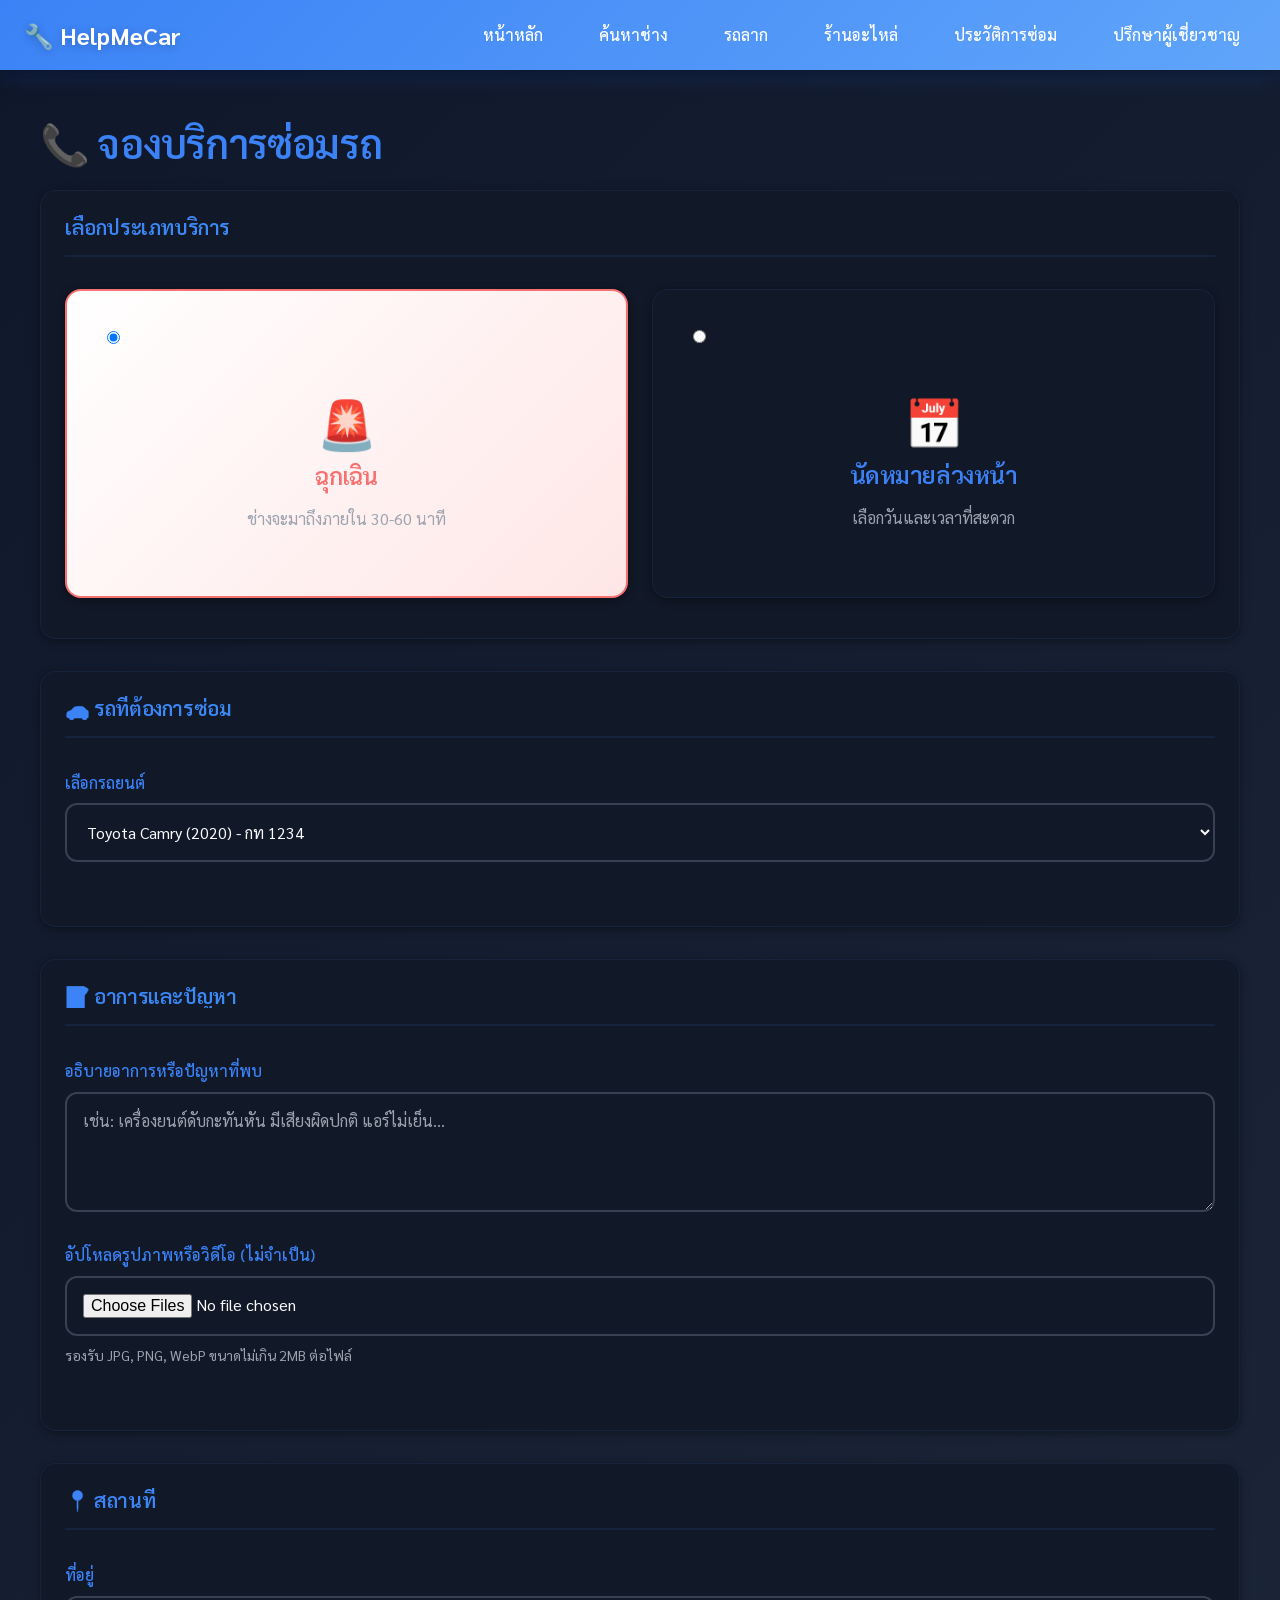
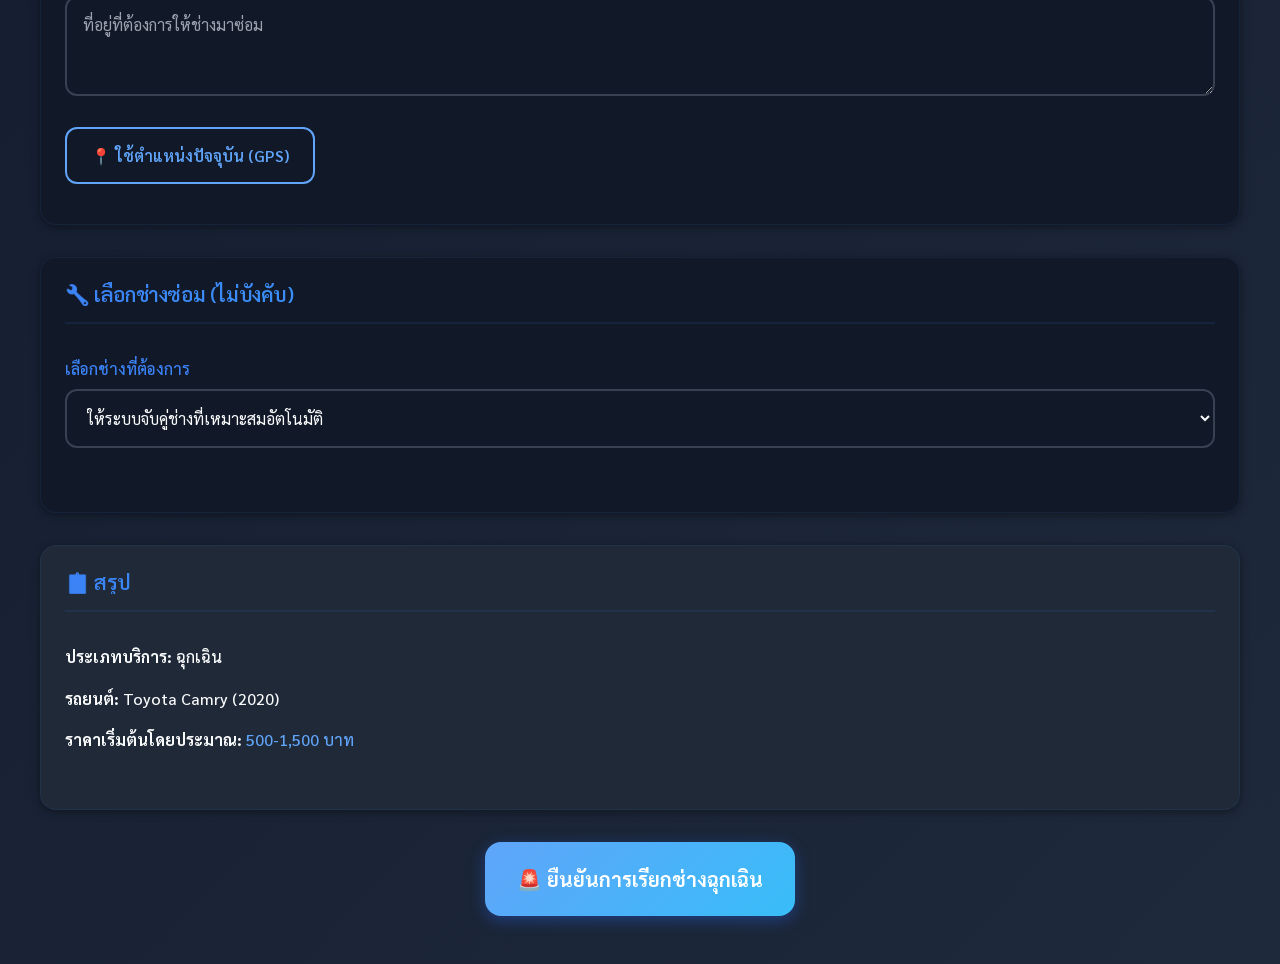
==== commit 3bfdc354: "Add files via upload" ====
--- a/pages/booking.html
+++ b/pages/booking.html
@@ -26,6 +26,7 @@
             <ul class="navbar-menu">
                 <li><a href="../index.html" class="navbar-link">หน้าหลัก</a></li>
                 <li><a href="mechanics.html" class="navbar-link">ค้นหาช่าง</a></li>
+                <li><a href="tow-service.html" class="navbar-link">รถลาก</a></li>
                 <li><a href="store.html" class="navbar-link">ร้านอะไหล่</a></li>
                 <li><a href="history.html" class="navbar-link">ประวัติการซ่อม</a></li>
                 <li><a href="consultation.html" class="navbar-link">ปรึกษาผู้เชี่ยวชาญ</a></li>
@@ -323,19 +324,50 @@
             );
         }
 
+
         function handleBooking(event) {
             event.preventDefault();
 
-            const formData = {
+            const vehicleId = document.getElementById('vehicleSelect').value;
+            const mechanicId = document.getElementById('mechanicSelect').value || null;
+            const symptoms = document.getElementById('symptoms').value;
+            const location = document.getElementById('location').value;
+            const scheduleDate = serviceType === 'scheduled' ? document.getElementById('scheduleDate').value : null;
+            const scheduleTime = serviceType === 'scheduled' ? document.getElementById('scheduleTime').value : null;
+
+            // Get vehicle info
+            const vehicle = mockData.vehicles.find(v => v.vehicleId === vehicleId);
+
+            // Create new job
+            const newJob = {
+                jobId: 'J' + String(mockData.jobs.length + 1).padStart(3, '0'),
+                customerId: appState.currentUser.userId,
+                customerName: appState.currentUser.name,
+                customerPhone: appState.currentUser.phone,
+                vehicleId: vehicleId,
+                mechanicId: mechanicId,
                 serviceType: serviceType,
-                vehicleId: document.getElementById('vehicleSelect').value,
-                symptoms: document.getElementById('symptoms').value,
-                location: document.getElementById('location').value,
-                mechanicId: document.getElementById('mechanicSelect').value || null,
-                scheduleDate: serviceType === 'scheduled' ? document.getElementById('scheduleDate').value : null,
-                scheduleTime: serviceType === 'scheduled' ? document.getElementById('scheduleTime').value : null,
-                images: uploadedImages
+                symptoms: symptoms,
+                location: location,
+                locationGPS: null, // Could be populated if using GPS
+                status: mechanicId ? 'accepted' : 'pending', // If mechanic selected, auto-accept
+                requestDate: new Date().toISOString(),
+                acceptedDate: mechanicId ? new Date().toISOString() : null,
+                completedDate: null,
+                scheduledDate: scheduleDate && scheduleTime ? `${scheduleDate}T${scheduleTime}:00` : null,
+                images: uploadedImages,
+                partsCost: null,
+                laborCost: null,
+                totalCost: null,
+                mechanicNotes: null,
+                partsUsed: []
             };
+
+            // Add to mockData.jobs
+            mockData.jobs.push(newJob);
+
+            // Save to localStorage
+            localStorage.setItem('helpmecar_jobs', JSON.stringify(mockData.jobs));
 
             utils.showNotification('กำลังส่งคำขอ...', 'info');
 
@@ -343,13 +375,13 @@
             setTimeout(() => {
                 utils.showNotification(
                     serviceType === 'emergency'
-                        ? 'ส่งคำขอสำเร็จ! ช่างจะติดต่อกลับภายใน 5-10 นาที'
-                        : 'นัดหมายสำเร็จ! เราจะแจ้งเตือนก่อนถึงเวลานัดหมาย',
+                        ? `ส่งคำขอสำเร็จ! (Job ID: ${newJob.jobId}) ช่างจะติดต่อกลับภายใน 5-10 นาที`
+                        : `นัดหมายสำเร็จ! (Job ID: ${newJob.jobId}) เราจะแจ้งเตือนก่อนถึงเวลานัดหมาย`,
                     'success'
                 );
 
                 setTimeout(() => {
-                    window.location.href = 'index.html';
+                    window.location.href = '../index.html';
                 }, 2000);
             }, 1500);
         }
--- a/css/style.css
+++ b/css/style.css
@@ -391,6 +391,14 @@
   background: rgba(255, 255, 255, 0.25);
   color: var(--text-white);
   box-shadow: 0 4px 12px rgba(255, 255, 255, 0.2);
+}
+
+/* Navbar Divider for grouping */
+.navbar-divider {
+  width: 1px;
+  height: 24px;
+  background: rgba(255, 255, 255, 0.3);
+  margin: 0 0.5rem;
 }
 
 /* Mobile Menu Toggle */
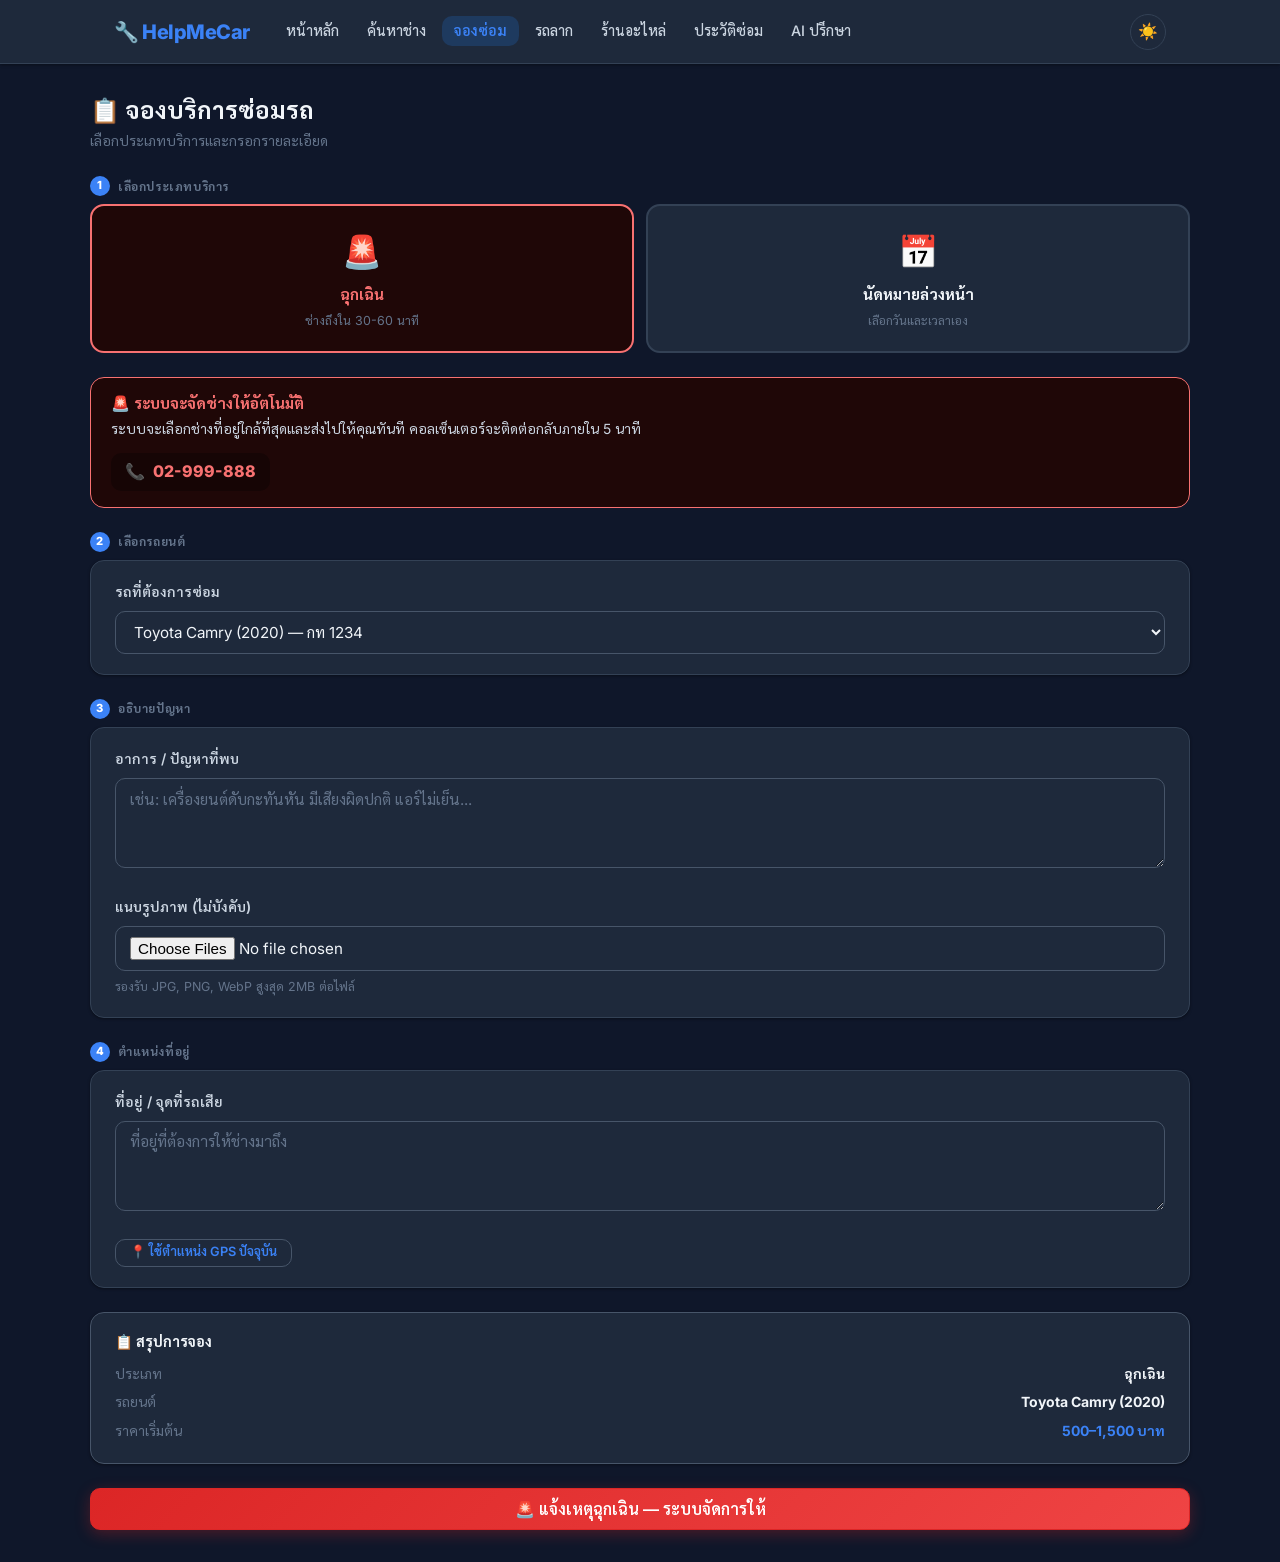
==== commit 2299ba9b: "Add files via upload" ====
--- a/pages/booking.html
+++ b/pages/booking.html
@@ -7,194 +7,297 @@
     <meta name="description" content="จองช่างซ่อมรถฉุกเฉินหรือนัดหมายล่วงหน้า">
     <title>จองบริการ - HelpMeCar</title>
     <link rel="stylesheet" href="../css/style.css">
+    <style>
+        /* Type selector */
+        .type-selector {
+            display: grid;
+            grid-template-columns: 1fr 1fr;
+            gap: 0.75rem;
+            margin-bottom: 1.5rem;
+        }
+
+        .type-option {
+            border: 2px solid var(--border);
+            border-radius: var(--radius-lg);
+            padding: 1.25rem;
+            cursor: pointer;
+            text-align: center;
+            transition: all 0.2s ease;
+            background: var(--bg-card);
+        }
+
+        .type-option.selected-emergency {
+            border-color: var(--danger);
+            background: var(--danger-bg);
+        }
+
+        .type-option.selected-scheduled {
+            border-color: var(--brand-primary);
+            background: var(--brand-light);
+        }
+
+        .type-option input[type=radio] {
+            display: none;
+        }
+
+        .type-option .type-icon {
+            font-size: 2rem;
+            display: block;
+            margin-bottom: 0.35rem;
+        }
+
+        .type-option .type-label {
+            font-weight: 700;
+            font-size: 0.95rem;
+        }
+
+        .type-option .type-sub {
+            font-size: 0.78rem;
+            color: var(--text-muted);
+            margin-top: 0.2rem;
+        }
+
+        /* Emergency info box  */
+        .emergency-info {
+            background: var(--danger-bg);
+            border: 1.5px solid var(--danger);
+            border-radius: var(--radius-lg);
+            padding: 1rem 1.25rem;
+            margin-bottom: 1.5rem;
+        }
+
+        .emergency-info h4 {
+            color: var(--danger);
+            margin-bottom: 0.35rem;
+            font-size: 0.95rem;
+        }
+
+        .emergency-phone {
+            display: inline-flex;
+            align-items: center;
+            gap: 0.5rem;
+            background: white;
+            border-radius: var(--radius-md);
+            padding: 0.4rem 0.875rem;
+            margin-top: 0.5rem;
+            font-weight: 800;
+            color: var(--danger);
+            font-size: 1rem;
+        }
+
+        [data-theme="dark"] .emergency-phone {
+            background: rgba(0, 0, 0, 0.3);
+        }
+
+        /* Step indicator */
+        .step-label {
+            display: flex;
+            align-items: center;
+            gap: 0.5rem;
+            font-size: 0.75rem;
+            font-weight: 700;
+            text-transform: uppercase;
+            letter-spacing: 0.05em;
+            color: var(--text-muted);
+            margin-bottom: 0.5rem;
+        }
+
+        .step-num {
+            width: 20px;
+            height: 20px;
+            background: var(--brand-primary);
+            color: white;
+            border-radius: 50%;
+            display: flex;
+            align-items: center;
+            justify-content: center;
+            font-size: 0.7rem;
+            font-weight: 800;
+            flex-shrink: 0;
+        }
+    </style>
 </head>
 
 <body>
-    <!-- Navigation Bar -->
+    <!-- Navbar -->
     <nav class="navbar">
         <div class="navbar-container">
-            <a href="../index.html" class="navbar-brand">
-                🔧 HelpMeCar
-            </a>
-
-            <button class="navbar-toggle" aria-label="Toggle menu">
-                <span></span>
-                <span></span>
-                <span></span>
+            <a href="../index.html" class="navbar-brand">🔧 HelpMeCar</a>
+            <button class="navbar-toggle" id="navToggle" aria-label="Toggle menu">
+                <span></span><span></span><span></span>
             </button>
-
-            <ul class="navbar-menu">
+            <ul class="navbar-menu" id="navMenu">
                 <li><a href="../index.html" class="navbar-link">หน้าหลัก</a></li>
                 <li><a href="mechanics.html" class="navbar-link">ค้นหาช่าง</a></li>
+                <li><a href="booking.html" class="navbar-link active">จองซ่อม</a></li>
                 <li><a href="tow-service.html" class="navbar-link">รถลาก</a></li>
                 <li><a href="store.html" class="navbar-link">ร้านอะไหล่</a></li>
-                <li><a href="history.html" class="navbar-link">ประวัติการซ่อม</a></li>
-                <li><a href="consultation.html" class="navbar-link">ปรึกษาผู้เชี่ยวชาญ</a></li>
+                <li><a href="history.html" class="navbar-link">ประวัติซ่อม</a></li>
+                <li><a href="consultation.html" class="navbar-link">AI ปรึกษา</a></li>
+                <li class="navbar-actions">
+                    <button class="theme-toggle" onclick="toggleTheme()" aria-label="Toggle dark mode">
+                        <span id="themeIcon">🌙</span>
+                    </button>
+                </li>
             </ul>
         </div>
     </nav>
 
-    <!-- Main Content -->
     <main class="container section">
-        <h1 class="mb-3" id="pageTitle">📞 จองบริการซ่อมรถ</h1>
-
-        <!-- Service Type Selection -->
-        <div class="card mb-4">
-            <div class="card-header">
-                <h3 class="card-title">เลือกประเภทบริการ</h3>
-            </div>
-            <div class="card-body">
-                <div class="grid grid-2">
-                    <label class="card" id="emergencyCard"
-                        style="cursor: pointer; border: 2px solid var(--danger); background: linear-gradient(135deg, #FFF 0%, #FFE6E6 100%);">
-                        <input type="radio" name="serviceType" value="emergency" checked
-                            onchange="updateServiceType('emergency')" style="margin: 1rem;">
-                        <div style="text-align: center; padding: 1.5rem;">
-                            <div style="font-size: 3rem;">🚨</div>
-                            <h3 class="mb-2" style="color: var(--danger);">ฉุกเฉิน</h3>
-                            <p class="text-muted">ช่างจะมาถึงภายใน 30-60 นาที</p>
-                        </div>
-                    </label>
-
-                    <label class="card" id="scheduledCard" style="cursor: pointer;">
-                        <input type="radio" name="serviceType" value="scheduled"
-                            onchange="updateServiceType('scheduled')" style="margin: 1rem;">
-                        <div style="text-align: center; padding: 1.5rem;">
-                            <div style="font-size: 3rem;">📅</div>
-                            <h3 class="mb-2">นัดหมายล่วงหน้า</h3>
-                            <p class="text-muted">เลือกวันและเวลาที่สะดวก</p>
-                        </div>
-                    </label>
-                </div>
-            </div>
+        <!-- Page Header -->
+        <div style="margin-bottom: 1.5rem;">
+            <h1 id="pageTitle" style="font-size: 1.5rem; margin-bottom: 0.25rem;">📋 จองบริการซ่อมรถ</h1>
+            <p class="text-muted" style="font-size: 0.875rem; margin: 0;">เลือกประเภทบริการและกรอกรายละเอียด</p>
+        </div>
+
+        <!-- Step 1: Service Type -->
+        <div class="step-label"><span class="step-num">1</span> เลือกประเภทบริการ</div>
+        <div class="type-selector mb-4">
+            <label class="type-option selected-emergency" id="emergencyCard">
+                <input type="radio" name="serviceType" value="emergency" checked
+                    onchange="updateServiceType('emergency')">
+                <span class="type-icon">🚨</span>
+                <div class="type-label" style="color: var(--danger);">ฉุกเฉิน</div>
+                <div class="type-sub">ช่างถึงใน 30-60 นาที</div>
+            </label>
+            <label class="type-option" id="scheduledCard">
+                <input type="radio" name="serviceType" value="scheduled" onchange="updateServiceType('scheduled')">
+                <span class="type-icon">📅</span>
+                <div class="type-label">นัดหมายล่วงหน้า</div>
+                <div class="type-sub">เลือกวันและเวลาเอง</div>
+            </label>
+        </div>
+
+        <!-- Emergency Info (shown for emergency) -->
+        <div id="emergencyInfoBox" class="emergency-info mb-4">
+            <h4>🚨 ระบบจะจัดช่างให้อัตโนมัติ</h4>
+            <p style="font-size: 0.875rem; color: var(--text-secondary); margin-bottom: 0.25rem;">
+                ระบบจะเลือกช่างที่อยู่ใกล้ที่สุดและส่งไปให้คุณทันที คอลเซ็นเตอร์จะติดต่อกลับภายใน 5 นาที</p>
+            <a href="tel:02999888" class="emergency-phone"><span>📞</span> 02-999-888</a>
         </div>
 
         <!-- Booking Form -->
         <form id="bookingForm" onsubmit="handleBooking(event)">
-            <!-- Vehicle Selection -->
+
+            <!-- Step 2: Vehicle -->
+            <div class="step-label"><span class="step-num">2</span> เลือกรถยนต์</div>
             <div class="card mb-4">
-                <div class="card-header">
-                    <h3 class="card-title">🚗 รถที่ต้องการซ่อม</h3>
-                </div>
+                <div class="card-body">
+                    <div class="form-group" style="margin-bottom: 0;">
+                        <label for="vehicleSelect" class="form-label">รถที่ต้องการซ่อม</label>
+                        <select id="vehicleSelect" class="form-control" required></select>
+                    </div>
+                </div>
+            </div>
+
+            <!-- Step 3: Problem -->
+            <div class="step-label"><span class="step-num">3</span> อธิบายปัญหา</div>
+            <div class="card mb-4">
                 <div class="card-body">
                     <div class="form-group">
-                        <label for="vehicleSelect" class="form-label">เลือกรถยนต์</label>
-                        <select id="vehicleSelect" class="form-control" required>
-                            <!-- Will be populated -->
-                        </select>
-                    </div>
-                </div>
-            </div>
-
-            <!-- Problem Description -->
+                        <label for="symptoms" class="form-label">อาการ / ปัญหาที่พบ</label>
+                        <textarea id="symptoms" class="form-control" rows="3"
+                            placeholder="เช่น: เครื่องยนต์ดับกะทันหัน มีเสียงผิดปกติ แอร์ไม่เย็น..."
+                            required></textarea>
+                    </div>
+                    <div class="form-group" style="margin-bottom: 0;">
+                        <label class="form-label">แนบรูปภาพ (ไม่บังคับ)</label>
+                        <input type="file" id="problemImages" class="form-control" accept="image/*,video/*" multiple
+                            onchange="handleImageUpload(event)">
+                        <p class="text-muted" style="font-size: 0.78rem; margin-top: 0.35rem;">รองรับ JPG, PNG, WebP
+                            สูงสุด 2MB ต่อไฟล์</p>
+                    </div>
+                    <div id="uploadPreview"></div>
+                </div>
+            </div>
+
+            <!-- Step 4: Date/Time (scheduled only) -->
+            <div id="scheduleSection" class="d-none">
+                <div class="step-label"><span class="step-num">4</span> เลือกวันเวลา</div>
+                <div class="card mb-4">
+                    <div class="card-body">
+                        <div class="grid grid-2">
+                            <div class="form-group" style="margin-bottom: 0;">
+                                <label for="scheduleDate" class="form-label">วันที่</label>
+                                <input type="date" id="scheduleDate" class="form-control">
+                            </div>
+                            <div class="form-group" style="margin-bottom: 0;">
+                                <label for="scheduleTime" class="form-label">เวลา</label>
+                                <input type="time" id="scheduleTime" class="form-control">
+                            </div>
+                        </div>
+                    </div>
+                </div>
+            </div>
+
+            <!-- Step: Location -->
+            <div class="step-label"><span class="step-num" id="locationStep">4</span> ตำแหน่งที่อยู่</div>
             <div class="card mb-4">
-                <div class="card-header">
-                    <h3 class="card-title">📝 อาการและปัญหา</h3>
-                </div>
                 <div class="card-body">
                     <div class="form-group">
-                        <label for="symptoms" class="form-label">อธิบายอาการหรือปัญหาที่พบ</label>
-                        <textarea id="symptoms" class="form-control" rows="4"
-                            placeholder="เช่น: เครื่องยนต์ดับกะทันหัน มีเสียงผิดปกติ แอร์ไม่เย็น..."
-                            required></textarea>
-                    </div>
-
-                    <!-- Photo/Video Upload with Image Optimizer -->
-                    <div class="form-group">
-                        <label class="form-label">อัปโหลดรูปภาพหรือวิดีโอ (ไม่จำเป็น)</label>
-                        <input type="file" id="problemImages" class="form-control" accept="image/*,video/*" multiple
-                            onchange="handleImageUpload(event)">
-                        <p class="text-muted" style="font-size: 0.875rem; margin-top: 0.5rem;">
-                            รองรับ JPG, PNG, WebP ขนาดไม่เกิน 2MB ต่อไฟล์
-                        </p>
-                    </div>
-
-                    <!-- Upload Preview -->
-                    <div id="uploadPreview"></div>
-                </div>
-            </div>
-
-            <!-- Date and Time (for scheduled only) -->
-            <div class="card mb-4 d-none" id="scheduleSection">
-                <div class="card-header">
-                    <h3 class="card-title">📅 วันและเวลาที่ต้องการ</h3>
-                </div>
+                        <label for="location" class="form-label">ที่อยู่ / จุดที่รถเสีย</label>
+                        <textarea id="location" class="form-control" rows="2"
+                            placeholder="ที่อยู่ที่ต้องการให้ช่างมาถึง" required></textarea>
+                    </div>
+                    <button type="button" class="btn btn-outline btn-sm" onclick="getCurrentLocation()">
+                        📍 ใช้ตำแหน่ง GPS ปัจจุบัน
+                    </button>
+                </div>
+            </div>
+
+            <!-- Step: Mechanic (scheduled only) -->
+            <div id="mechanicSection" class="d-none">
+                <div class="step-label"><span class="step-num">5</span> เลือกช่างซ่อม</div>
+                <div class="card mb-4">
+                    <div class="card-body">
+                        <p class="text-muted" style="font-size: 0.85rem; margin-bottom: 0.75rem;">
+                            ช่างจะรับงานและยืนยันกลับมาหาคุณ</p>
+                        <div class="form-group" style="margin-bottom: 0.5rem;">
+                            <label for="mechanicSelect" class="form-label">เลือกช่าง</label>
+                            <select id="mechanicSelect" class="form-control"></select>
+                        </div>
+                        <a href="mechanics.html"
+                            style="font-size: 0.8rem; color: var(--brand-primary);">ดูโปรไฟล์ช่างทั้งหมด →</a>
+                    </div>
+                </div>
+            </div>
+
+            <!-- Summary -->
+            <div class="card mb-4" style="background: var(--bg-subtle); border: 1.5px solid var(--border-strong);">
                 <div class="card-body">
-                    <div class="grid grid-2">
-                        <div class="form-group">
-                            <label for="scheduleDate" class="form-label">วันที่</label>
-                            <input type="date" id="scheduleDate" class="form-control">
-                        </div>
-                        <div class="form-group">
-                            <label for="scheduleTime" class="form-label">เวลา</label>
-                            <input type="time" id="scheduleTime" class="form-control">
-                        </div>
-                    </div>
-                </div>
-            </div>
-
-            <!-- Location -->
-            <div class="card mb-4">
-                <div class="card-header">
-                    <h3 class="card-title">📍 สถานที่</h3>
-                </div>
-                <div class="card-body">
-                    <div class="form-group">
-                        <label for="location" class="form-label">ที่อยู่</label>
-                        <textarea id="location" class="form-control" rows="3"
-                            placeholder="ที่อยู่ที่ต้องการให้ช่างมาซ่อม" required></textarea>
-                    </div>
-
-                    <button type="button" class="btn btn-outline" onclick="getCurrentLocation()">
-                        📍 ใช้ตำแหน่งปัจจุบัน (GPS)
-                    </button>
-                </div>
-            </div>
-
-            <!-- Mechanic Preference (Optional) -->
-            <div class="card mb-4">
-                <div class="card-header">
-                    <h3 class="card-title">🔧 เลือกช่างซ่อม (ไม่บังคับ)</h3>
-                </div>
-                <div class="card-body">
-                    <div class="form-group">
-                        <label for="mechanicSelect" class="form-label">เลือกช่างที่ต้องการ</label>
-                        <select id="mechanicSelect" class="form-control">
-                            <option value="">ให้ระบบจับคู่ช่างที่เหมาะสมอัตโนมัติ</option>
-                            <!-- Will be populated -->
-                        </select>
-                    </div>
-                </div>
-            </div>
-
-            <!-- Summary -->
-            <div class="card mb-4" style="background: var(--bg-light);">
-                <div class="card-header">
-                    <h3 class="card-title">📋 สรุป</h3>
-                </div>
-                <div class="card-body">
-                    <p><strong>ประเภทบริการ:</strong> <span id="summaryType">ฉุกเฉิน</span></p>
-                    <p><strong>รถยนต์:</strong> <span id="summaryVehicle">-</span></p>
-                    <p><strong>ราคาเริ่มต้นโดยประมาณ:</strong> <span class="text-primary" id="summaryPrice">500-1,500
-                            บาท</span></p>
-                    <p class="mb-0" id="summarySchedule" class="d-none"><strong>วันและเวลา:</strong> <span
-                            id="summaryDateTime">-</span></p>
-                </div>
-            </div>
-
-            <!-- Submit Button -->
-            <div class="text-center">
-                <button type="submit" class="btn btn-primary btn-lg" id="submitBtn">
-                    🚨 ยืนยันการเรียกช่างฉุกเฉิน
-                </button>
-            </div>
+                    <h4 style="margin-bottom: 0.75rem; font-size: 0.9rem;">📋 สรุปการจอง</h4>
+                    <div style="display: flex; flex-direction: column; gap: 0.4rem; font-size: 0.875rem;">
+                        <div style="display: flex; justify-content: space-between;">
+                            <span class="text-muted">ประเภท</span>
+                            <strong id="summaryType">ฉุกเฉิน</strong>
+                        </div>
+                        <div style="display: flex; justify-content: space-between;">
+                            <span class="text-muted">รถยนต์</span>
+                            <strong id="summaryVehicle">—</strong>
+                        </div>
+                        <div style="display: flex; justify-content: space-between;">
+                            <span class="text-muted">ราคาเริ่มต้น</span>
+                            <strong style="color: var(--brand-primary);" id="summaryPrice">500–1,500 บาท</strong>
+                        </div>
+                        <div id="summarySchedule" class="d-none" style="display: flex; justify-content: space-between;">
+                            <span class="text-muted">วันเวลา</span>
+                            <strong id="summaryDateTime">—</strong>
+                        </div>
+                    </div>
+                </div>
+            </div>
+
+            <!-- Submit -->
+            <button type="submit" class="btn btn-emergency btn-block btn-lg" id="submitBtn">
+                🚨 แจ้งเหตุฉุกเฉิน — ระบบจัดการให้
+            </button>
         </form>
     </main>
 
-    <!-- Scripts -->
     <script src="../js/app.js"></script>
-    <script src="imageOptimizer.js"></script>
+    <script src="../js/imageOptimizer.js"></script>
     <script>
+
         let serviceType = 'emergency';
         let uploadedImages = [];
 
@@ -202,16 +305,15 @@
             populateVehicleSelect();
             populateMechanicSelect();
             updateSummary();
+            updateServiceType('emergency');
         });
 
         function populateVehicleSelect() {
             const select = document.getElementById('vehicleSelect');
             const vehicles = mockData.vehicles.filter(v => v.ownerId === appState.currentUser.userId);
-
             select.innerHTML = vehicles.map(v =>
-                `<option value="${v.vehicleId}">${v.make} ${v.model} (${v.year}) - ${v.licensePlate}</option>`
+                `<option value="${v.vehicleId}">${v.make} ${v.model} (${v.year}) — ${v.licensePlate}</option>`
             ).join('');
-
             select.addEventListener('change', updateSummary);
             updateSummary();
         }
@@ -219,12 +321,10 @@
         function populateMechanicSelect() {
             const select = document.getElementById('mechanicSelect');
             const mechanics = mockData.mechanics.filter(m => m.available);
-
             const options = mechanics.map(m =>
-                `<option value="${m.mechanicId}">${m.name} - ${utils.formatCurrency(m.startingPrice)} (${m.rating}⭐)</option>`
+                `<option value="${m.mechanicId}">${m.name} — ${utils.formatCurrency(m.startingPrice)} (${m.rating}⭐)</option>`
             ).join('');
-
-            select.innerHTML = '<option value="">ให้ระบบจับคู่ช่างที่เหมาะสมอัตโนมัติ</option>' + options;
+            select.innerHTML = '<option value="">ให้ระบบจับคู่อัตโนมัติ</option>' + options;
         }
 
         function updateServiceType(type) {
@@ -233,36 +333,45 @@
             const submitBtn = document.getElementById('submitBtn');
             const emergencyCard = document.getElementById('emergencyCard');
             const scheduledCard = document.getElementById('scheduledCard');
+            const mechanicSection = document.getElementById('mechanicSection');
+            const emergencyInfoBox = document.getElementById('emergencyInfoBox');
+            const locationStep = document.getElementById('locationStep');
 
             if (type === 'emergency') {
                 scheduleSection.classList.add('d-none');
                 document.getElementById('scheduleDate').required = false;
                 document.getElementById('scheduleTime').required = false;
-                submitBtn.innerHTML = '🚨 ยืนยันการเรียกช่างฉุกเฉิน';
-                emergencyCard.style.border = '2px solid var(--danger)';
-                scheduledCard.style.border = 'none';
+                submitBtn.innerHTML = '🚨 แจ้งเหตุฉุกเฉิน — ระบบจัดการให้';
+                submitBtn.className = 'btn btn-emergency btn-block btn-lg';
+                emergencyCard.classList.add('selected-emergency');
+                emergencyCard.classList.remove('selected-scheduled');
+                scheduledCard.classList.remove('selected-emergency', 'selected-scheduled');
+                mechanicSection.classList.add('d-none');
+                emergencyInfoBox.classList.remove('d-none');
+                locationStep.textContent = '4';
             } else {
                 scheduleSection.classList.remove('d-none');
                 document.getElementById('scheduleDate').required = true;
                 document.getElementById('scheduleTime').required = true;
                 submitBtn.innerHTML = '📅 ยืนยันการนัดหมาย';
-                emergencyCard.style.border = 'none';
-                scheduledCard.style.border = '2px solid var(--steel-blue)';
+                submitBtn.className = 'btn btn-primary btn-block btn-lg';
+                scheduledCard.classList.add('selected-scheduled');
+                scheduledCard.classList.remove('selected-emergency');
+                emergencyCard.classList.remove('selected-emergency', 'selected-scheduled');
+                mechanicSection.classList.remove('d-none');
+                emergencyInfoBox.classList.add('d-none');
+                locationStep.textContent = '5';
             }
-
             updateSummary();
         }
 
         function updateSummary() {
             document.getElementById('summaryType').textContent = serviceType === 'emergency' ? 'ฉุกเฉิน' : 'นัดหมายล่วงหน้า';
-
             const vehicleSelect = document.getElementById('vehicleSelect');
             const selectedVehicle = mockData.vehicles.find(v => v.vehicleId === vehicleSelect.value);
             if (selectedVehicle) {
-                document.getElementById('summaryVehicle').textContent =
-                    `${selectedVehicle.make} ${selectedVehicle.model} (${selectedVehicle.year})`;
+                document.getElementById('summaryVehicle').textContent = `${selectedVehicle.make} ${selectedVehicle.model} (${selectedVehicle.year})`;
             }
-
             if (serviceType === 'scheduled') {
                 document.getElementById('summarySchedule').classList.remove('d-none');
                 const date = document.getElementById('scheduleDate').value;
@@ -278,111 +387,73 @@
         async function handleImageUpload(event) {
             const files = event.target.files;
             if (files.length === 0) return;
-
             const preview = document.getElementById('uploadPreview');
-            preview.innerHTML = '<p class="text-muted">กำลังประมวลผลรูปภาพ...</p>';
-
-            // Optimize images
-            const results = await imageOptimizer.optimizeMultiple(files, 'beforeAfter', (progress) => {
-                preview.innerHTML = `<p class="text-muted">กำลังประมวลผลรูปภาพ... ${progress}%</p>`;
-            });
-
-            // Display previews
-            let html = '';
-            results.forEach((result, index) => {
-                html += imageOptimizer.getPreviewHTML(result);
-                if (result.success) {
-                    uploadedImages.push(result);
-                }
-            });
-
-            preview.innerHTML = html;
-
-            if (uploadedImages.length > 0) {
-                utils.showNotification(`อัปโหลดรูปภาพ ${uploadedImages.length} ไฟล์สำเร็จ`, 'success');
+            preview.innerHTML = '<p class="text-muted">กำลังประมวลผล...</p>';
+            try {
+                const results = await imageOptimizer.optimizeMultiple(files, 'beforeAfter', (p) => {
+                    preview.innerHTML = `<p class="text-muted">กำลังประมวลผล ${p}%</p>`;
+                });
+                let html = '';
+                results.forEach((result) => {
+                    html += imageOptimizer.getPreviewHTML(result);
+                    if (result.success) uploadedImages.push(result);
+                });
+                preview.innerHTML = html;
+                if (uploadedImages.length > 0) utils.showNotification(`อัปโหลด ${uploadedImages.length} ไฟล์สำเร็จ`, 'success');
+            } catch (e) {
+                preview.innerHTML = '';
             }
         }
 
         function getCurrentLocation() {
-            if (!navigator.geolocation) {
-                utils.showNotification('เบราว์เซอร์ของคุณไม่รองรับ GPS', 'error');
-                return;
-            }
-
+            if (!navigator.geolocation) { utils.showNotification('เบราว์เซอร์ไม่รองรับ GPS', 'error'); return; }
             utils.showNotification('กำลังค้นหาตำแหน่ง...', 'info');
-
             navigator.geolocation.getCurrentPosition(
                 (position) => {
                     const { latitude, longitude } = position.coords;
-                    document.getElementById('location').value =
-                        `GPS: ${latitude.toFixed(6)}, ${longitude.toFixed(6)}\n(ตำแหน่งปัจจุบัน - กรุณาเพิ่มรายละเอียดที่อยู่)`;
-                    utils.showNotification('ดึงตำแหน่งสำเร็จ!', 'success');
+                    document.getElementById('location').value = `GPS: ${latitude.toFixed(6)}, ${longitude.toFixed(6)}\n(กรุณาเพิ่มรายละเอียดที่อยู่)`;
+                    utils.showNotification('ดึงตำแหน่งสำเร็จ', 'success');
                 },
-                (error) => {
-                    utils.showNotification('ไม่สามารถดึงตำแหน่งได้: ' + error.message, 'error');
-                }
+                (error) => { utils.showNotification('ดึงตำแหน่งไม่ได้: ' + error.message, 'error'); }
             );
         }
-
 
         function handleBooking(event) {
             event.preventDefault();
-
             const vehicleId = document.getElementById('vehicleSelect').value;
-            const mechanicId = document.getElementById('mechanicSelect').value || null;
+            const mechanicId = serviceType === 'emergency' ? null : (document.getElementById('mechanicSelect').value || null);
             const symptoms = document.getElementById('symptoms').value;
             const location = document.getElementById('location').value;
             const scheduleDate = serviceType === 'scheduled' ? document.getElementById('scheduleDate').value : null;
             const scheduleTime = serviceType === 'scheduled' ? document.getElementById('scheduleTime').value : null;
 
-            // Get vehicle info
-            const vehicle = mockData.vehicles.find(v => v.vehicleId === vehicleId);
-
-            // Create new job
             const newJob = {
                 jobId: 'J' + String(mockData.jobs.length + 1).padStart(3, '0'),
                 customerId: appState.currentUser.userId,
                 customerName: appState.currentUser.name,
                 customerPhone: appState.currentUser.phone,
-                vehicleId: vehicleId,
-                mechanicId: mechanicId,
-                serviceType: serviceType,
-                symptoms: symptoms,
-                location: location,
-                locationGPS: null, // Could be populated if using GPS
-                status: mechanicId ? 'accepted' : 'pending', // If mechanic selected, auto-accept
+                vehicleId, mechanicId, serviceType, symptoms, location,
+                locationGPS: null,
+                status: mechanicId ? 'accepted' : 'pending',
                 requestDate: new Date().toISOString(),
                 acceptedDate: mechanicId ? new Date().toISOString() : null,
                 completedDate: null,
                 scheduledDate: scheduleDate && scheduleTime ? `${scheduleDate}T${scheduleTime}:00` : null,
                 images: uploadedImages,
-                partsCost: null,
-                laborCost: null,
-                totalCost: null,
-                mechanicNotes: null,
-                partsUsed: []
+                partsCost: null, laborCost: null, totalCost: null,
+                mechanicNotes: null, partsUsed: []
             };
-
-            // Add to mockData.jobs
             mockData.jobs.push(newJob);
-
-            // Save to localStorage
             localStorage.setItem('helpmecar_jobs', JSON.stringify(mockData.jobs));
-
             utils.showNotification('กำลังส่งคำขอ...', 'info');
-
-            // Simulate booking process
             setTimeout(() => {
                 utils.showNotification(
                     serviceType === 'emergency'
-                        ? `ส่งคำขอสำเร็จ! (Job ID: ${newJob.jobId}) ช่างจะติดต่อกลับภายใน 5-10 นาที`
-                        : `นัดหมายสำเร็จ! (Job ID: ${newJob.jobId}) เราจะแจ้งเตือนก่อนถึงเวลานัดหมาย`,
+                        ? `ส่งคำขอสำเร็จ (${newJob.jobId}) คอลเซ็นเตอร์จะติดต่อกลับภายใน 5 นาที`
+                        : `นัดหมายสำเร็จ (${newJob.jobId}) เราจะแจ้งเตือนก่อนถึงเวลา`,
                     'success'
                 );
-
-                setTimeout(() => {
-                    window.location.href = '../index.html';
-                }, 2000);
+                setTimeout(() => { window.location.href = '../index.html'; }, 2000);
             }, 1500);
         }
     </script>
--- a/css/style.css
+++ b/css/style.css
@@ -1,138 +1,144 @@
-/* ========================================
-/* ========================================
-   HelpMeCar - Modern Premium Design System
-   ======================================== */
-
-/* Import Thai Font */
-@import url('https://fonts.googleapis.com/css2?family=Sarabun:wght@300;400;500;600;700&display=swap');
-
-/* CSS Variables - Modern Premium Theme */
+/* ================================================
+   HelpMeCar — Clean Modern Design System v2
+   ================================================ */
+
+/* Google Fonts — Inter for UI + Sarabun for Thai */
+@import url('https://fonts.googleapis.com/css2?family=Inter:wght@400;500;600;700;800&family=Sarabun:wght@400;500;600;700&display=swap');
+
+/* ================================================
+   DESIGN TOKENS
+   ================================================ */
 :root {
-  /* Primary Colors - Vibrant Blue Gradient */
-  --primary-blue: #1E3A8A;
-  --primary-blue-light: #2563EB;
-  --primary-blue-dark: #1E40AF;
-  --royal-blue: #2563EB;
-  --electric-blue: #0EA5E9;
-  --cyan-blue: #06B6D4;
-
-  /* Secondary Colors - Grey */
-  --secondary-grey: #1F2937;
-  --secondary-grey-light: #374151;
-  --secondary-grey-dark: #0F172A;
-
-  /* Accent Colors - Bright Blue */
-  --accent-blue: #3B82F6;
-  --accent-blue-light: #60A5FA;
-  --sky-blue: #0EA5E9;
-  --purple-accent: #8B5CF6;
-  --pink-accent: #EC4899;
-
-  /* Background Colors */
-  --bg-light: #F9FAFB;
-  --bg-grey: #F3F4F6;
-  --bg-white: #FFFFFF;
-  --bg-gradient: linear-gradient(135deg, #667eea 0%, #764ba2 100%);
-
-  /* Text Colors */
-  --text-dark: #111827;
-  --text-white: #FFFFFF;
-  --text-muted: #6B7280;
-
-  /* Status Colors */
-  --success: #10B981;
-  --warning: #F59E0B;
-  --danger: #EF4444;
-  --info: #06B6D4;
-
-  /* Premium Shadows */
-  --shadow-sm: 0 2px 8px rgba(0, 0, 0, 0.08);
-  --shadow-md: 0 4px 12px rgba(0, 0, 0, 0.1);
-  --shadow-lg: 0 10px 30px rgba(0, 0, 0, 0.15);
-  --shadow-xl: 0 20px 40px rgba(0, 0, 0, 0.2);
-  --shadow-glow: 0 0 20px rgba(37, 99, 235, 0.3);
-  --shadow-colored: 0 8px 32px rgba(59, 130, 246, 0.25);
+  /* Brand Colors */
+  --brand-primary: #2563EB;
+  --brand-primary-hover: #1D4ED8;
+  --brand-light: #EFF6FF;
+  --brand-accent: #0EA5E9;
+
+  /* Semantic Colors */
+  --success: #16A34A;
+  --success-bg: #F0FDF4;
+  --warning: #D97706;
+  --warning-bg: #FFFBEB;
+  --danger: #DC2626;
+  --danger-bg: #FEF2F2;
+  --info: #0284C7;
+  --info-bg: #F0F9FF;
+
+  /* Neutral Palette (Light) */
+  --bg-page: #F8FAFC;
+  --bg-card: #FFFFFF;
+  --bg-subtle: #F1F5F9;
+  --bg-muted: #E2E8F0;
+  --border: #E2E8F0;
+  --border-strong: #CBD5E1;
+
+  /* Text (Light) */
+  --text-primary: #0F172A;
+  --text-secondary: #475569;
+  --text-muted: #94A3B8;
+  --text-inverse: #FFFFFF;
+
+  /* Aliases for backwards compat */
+  --primary-blue: var(--brand-primary);
+  --primary-blue-light: #3B82F6;
+  --electric-blue: var(--brand-accent);
+  --royal-blue: var(--brand-primary);
+  --steel-blue: var(--brand-primary);
+  --cyan-blue: var(--brand-accent);
+  --bg-light: var(--bg-subtle);
+  --bg-grey: var(--bg-subtle);
+  --bg-white: var(--bg-card);
+  --text-dark: var(--text-primary);
+  --text-white: var(--text-inverse);
+  --charcoal-grey: #334155;
+  --slate-blue: #3B82F6;
 
   /* Spacing */
+  --space-1: 0.25rem;
+  --space-2: 0.5rem;
+  --space-3: 0.75rem;
+  --space-4: 1rem;
+  --space-5: 1.25rem;
+  --space-6: 1.5rem;
+  --space-8: 2rem;
+  --space-10: 2.5rem;
+  --space-12: 3rem;
   --spacing-xs: 0.5rem;
   --spacing-sm: 1rem;
   --spacing-md: 1.5rem;
   --spacing-lg: 2rem;
   --spacing-xl: 3rem;
 
-  /* Border Radius */
+  /* Radius */
   --radius-sm: 6px;
-  --radius-md: 12px;
-  --radius-lg: 16px;
-  --radius-xl: 24px;
+  --radius-md: 10px;
+  --radius-lg: 14px;
+  --radius-xl: 20px;
   --radius-full: 9999px;
 
+  /* Shadows */
+  --shadow-sm: 0 1px 3px rgba(0, 0, 0, 0.08), 0 1px 2px rgba(0, 0, 0, 0.04);
+  --shadow-md: 0 4px 12px rgba(0, 0, 0, 0.08), 0 2px 4px rgba(0, 0, 0, 0.04);
+  --shadow-lg: 0 10px 25px rgba(0, 0, 0, 0.1), 0 4px 10px rgba(0, 0, 0, 0.06);
+  --shadow-colored: 0 8px 20px rgba(37, 99, 235, 0.2);
+  --shadow-glow: 0 0 0 3px rgba(37, 99, 235, 0.2);
+
   /* Transitions */
-  --transition-fast: 0.2s cubic-bezier(0.4, 0, 0.2, 1);
-  --transition-normal: 0.3s cubic-bezier(0.4, 0, 0.2, 1);
-  --transition-slow: 0.5s cubic-bezier(0.4, 0, 0.2, 1);
-  --transition-bounce: 0.5s cubic-bezier(0.68, -0.55, 0.265, 1.55);
-}
-
-/* ========================================
-   DARK MODE THEME
-   ======================================== */
+  --transition-fast: 0.15s ease;
+  --transition-normal: 0.25s ease;
+  --transition-slow: 0.4s ease;
+  --transition-bounce: 0.3s cubic-bezier(0.34, 1.56, 0.64, 1);
+}
+
+/* ================================================
+   DARK MODE
+   ================================================ */
 [data-theme="dark"] {
-  /* Primary Colors - Brighter Blue for dark mode */
+  --bg-page: #0F172A;
+  --bg-card: #1E293B;
+  --bg-subtle: #1E293B;
+  --bg-muted: #334155;
+  --border: #334155;
+  --border-strong: #475569;
+
+  --text-primary: #F1F5F9;
+  --text-secondary: #CBD5E1;
+  --text-muted: #64748B;
+
+  --brand-primary: #3B82F6;
+  --brand-primary-hover: #60A5FA;
+  --brand-light: #1E3A5F;
+
+  --success: #22C55E;
+  --success-bg: #052E16;
+  --warning: #FBBF24;
+  --warning-bg: #1C1107;
+  --danger: #F87171;
+  --danger-bg: #1F0707;
+
+  /* Backwards compat */
   --primary-blue: #3B82F6;
   --primary-blue-light: #60A5FA;
-  --primary-blue-dark: #2563EB;
+  --electric-blue: #38BDF8;
   --royal-blue: #60A5FA;
-  --electric-blue: #38BDF8;
-  --cyan-blue: #22D3EE;
-
-  /* Secondary Colors - Lighter Grey */
-  --secondary-grey: #9CA3AF;
-  --secondary-grey-light: #D1D5DB;
-  --secondary-grey-dark: #6B7280;
-
-  /* Accent Colors - Sky Blue */
-  --accent-blue: #60A5FA;
-  --accent-blue-light: #93C5FD;
-  --sky-blue: #38BDF8;
-  --purple-accent: #A78BFA;
-  --pink-accent: #F472B6;
-
-  /* Background Colors - Dark */
-  --bg-light: #1F2937;
-  --bg-grey: #374151;
-  --bg-white: #111827;
-
-  /* Text Colors - Light */
-  --text-dark: #F9FAFB;
-  --text-white: #FFFFFF;
-  --text-muted: #9CA3AF;
-
-  /* Status Colors - Adjusted for dark */
-  --success: #34D399;
-  --warning: #FBBF24;
-  --danger: #F87171;
-  --info: #22D3EE;
-
-  /* Shadows - Stronger for dark mode */
-  --shadow-sm: 0 2px 8px rgba(0, 0, 0, 0.4);
-  --shadow-md: 0 4px 12px rgba(0, 0, 0, 0.5);
-  --shadow-lg: 0 10px 30px rgba(0, 0, 0, 0.6);
-  --shadow-xl: 0 20px 40px rgba(0, 0, 0, 0.7);
-  --shadow-glow: 0 0 25px rgba(96, 165, 250, 0.4);
-  --shadow-colored: 0 8px 32px rgba(96, 165, 250, 0.3);
-}
-
-/* Smooth transition for theme switching */
-body {
-  transition: background-color 0.3s ease, color 0.3s ease;
-}
-
-/* ========================================
-   Base Styles
-   ======================================== */
-
-* {
+  --steel-blue: #3B82F6;
+  --bg-light: #1E293B;
+  --bg-grey: #1E293B;
+  --bg-white: #1E293B;
+  --text-dark: #F1F5F9;
+
+  --shadow-sm: 0 1px 3px rgba(0, 0, 0, 0.4);
+  --shadow-md: 0 4px 12px rgba(0, 0, 0, 0.4);
+  --shadow-lg: 0 10px 25px rgba(0, 0, 0, 0.5);
+}
+
+/* ================================================
+   RESET & BASE
+   ================================================ */
+*,
+*::before,
+*::after {
   margin: 0;
   padding: 0;
   box-sizing: border-box;
@@ -144,676 +150,497 @@
 }
 
 body {
-  font-family: 'Sarabun', sans-serif;
-  background: linear-gradient(135deg,
-      #f0f4ff 0%,
-      #e8f1ff 25%,
-      #f5f8ff 50%,
-      #eef4ff 75%,
-      #f0f4ff 100%);
-  background-size: 400% 400%;
-  animation: gradient-float 15s ease infinite;
-  color: var(--text-dark);
+  font-family: 'Inter', 'Sarabun', system-ui, sans-serif;
+  background: var(--bg-page);
+  color: var(--text-primary);
   line-height: 1.6;
-  font-weight: 500;
   -webkit-font-smoothing: antialiased;
-  -moz-osx-font-smoothing: grayscale;
-  position: relative;
   min-height: 100vh;
-}
-
-/* Animated gradient background */
-@keyframes gradient-float {
-  0% {
-    background-position: 0% 50%;
-  }
-
-  50% {
-    background-position: 100% 50%;
-  }
-
-  100% {
-    background-position: 0% 50%;
-  }
-}
-
-/* Dark mode background */
-[data-theme="dark"] body {
-  background: linear-gradient(135deg,
-      #0f172a 0%,
-      #1e293b 25%,
-      #1a2332 50%,
-      #151f2e 75%,
-      #0f172a 100%);
-  background-size: 400% 400%;
-  animation: gradient-float 15s ease infinite;
-}
-
-/* Smooth page entrance */
-@keyframes fadeIn {
-  from {
-    opacity: 0;
-    transform: translateY(20px);
-  }
-
-  to {
-    opacity: 1;
-    transform: translateY(0);
-  }
-}
-
-body {
-  animation: fadeIn 0.5s ease-out;
-}
-
-/* ========================================
-   Typography
-   ======================================== */
-
+  transition: background-color 0.3s ease, color 0.3s ease;
+}
+
+/* ================================================
+   TYPOGRAPHY
+   ================================================ */
 h1,
 h2,
 h3,
 h4,
 h5,
 h6 {
-  font-weight: 600;
-  line-height: 1.2;
-  margin-bottom: var(--spacing-sm);
-  color: var(--primary-blue);
-  letter-spacing: -0.02em;
+  font-weight: 700;
+  line-height: 1.25;
+  color: var(--text-primary);
+  margin-bottom: 0.5em;
 }
 
 h1 {
-  font-size: 2.5rem;
+  font-size: clamp(1.75rem, 4vw, 2.25rem);
 }
 
 h2 {
-  font-size: 2rem;
+  font-size: clamp(1.4rem, 3vw, 1.75rem);
 }
 
 h3 {
-  font-size: 1.5rem;
+  font-size: 1.25rem;
 }
 
 h4 {
-  font-size: 1.5rem;
+  font-size: 1.1rem;
 }
 
 h5 {
-  font-size: 1.25rem;
+  font-size: 1rem;
 }
 
 h6 {
-  font-size: 1rem;
+  font-size: 0.875rem;
 }
 
 p {
-  margin-bottom: var(--spacing-sm);
+  margin-bottom: 0.75em;
+}
+
+p:last-child {
+  margin-bottom: 0;
 }
 
 a {
-  color: var(--royal-blue);
+  color: var(--brand-primary);
   text-decoration: none;
-  transition: all var(--transition-fast);
-  position: relative;
+  transition: color var(--transition-fast);
 }
 
 a:hover {
-  color: var(--electric-blue);
-  text-shadow: 0 0 10px rgba(37, 99, 235, 0.3);
-}
-
-/* Floating animation for icons */
-@keyframes float {
-
-  0%,
-  100% {
-    transform: translateY(0px);
-  }
-
-  50% {
-    transform: translateY(-10px);
-  }
-}
-
-/* ========================================
-   Layout Components
-   ======================================== */
-
+  color: var(--brand-primary-hover);
+}
+
+/* ================================================
+   LAYOUT
+   ================================================ */
 .container {
   width: 100%;
-  max-width: 1200px;
+  max-width: 1100px;
   margin: 0 auto;
-  padding: 0 var(--spacing-md);
-}
-
-.container-fluid {
-  width: 100%;
-  padding: 0 var(--spacing-md);
+  padding: 0 var(--space-6);
 }
 
 .section {
-  padding: var(--spacing-xl) 0;
-}
-
-/* ========================================
-   Navigation Bar
-   ======================================== */
-
+  padding: var(--space-8) 0;
+}
+
+/* ================================================
+   NAVBAR
+   ================================================ */
 .navbar {
-  background: linear-gradient(135deg,
-      var(--primary-blue) 0%,
-      var(--royal-blue) 50%,
-      var(--electric-blue) 100%);
-  background-size: 200% 200%;
-  animation: gradient-shift 8s ease infinite;
-  box-shadow: var(--shadow-md), 0 4px 20px rgba(37, 99, 235, 0.3);
+  background: var(--bg-card);
+  border-bottom: 1px solid var(--border);
   position: sticky;
   top: 0;
   z-index: 1000;
-  backdrop-filter: blur(10px);
-}
-
-@keyframes slideDown {
-  from {
-    transform: translateY(-100%);
-    opacity: 0;
-  }
-
-  to {
-    transform: translateY(0);
-    opacity: 1;
-  }
+  height: 64px;
+  display: flex;
+  align-items: center;
+  box-shadow: var(--shadow-sm);
+  transition: background 0.3s, border-color 0.3s;
 }
 
 .navbar-container {
-  display: flex;
-  justify-content: space-between;
-  align-items: center;
-  padding: var(--spacing-sm) var(--spacing-md);
+  max-width: 1100px;
+  width: 100%;
+  margin: 0 auto;
+  padding: 0 var(--space-6);
+  display: flex;
+  align-items: center;
+  gap: var(--space-6);
 }
 
 .navbar-brand {
-  font-size: 1.5rem;
-  font-weight: 700;
-  color: var(--text-white);
-  display: flex;
-  align-items: center;
-  gap: var(--spacing-xs);
-  text-shadow: 0 2px 10px rgba(0, 0, 0, 0.2);
-  transition: transform var(--transition-normal);
-}
-
-.navbar-brand:hover {
-  transform: scale(1.05);
-  text-shadow: 0 4px 20px rgba(255, 255, 255, 0.3);
+  font-size: 1.25rem;
+  font-weight: 800;
+  color: var(--brand-primary);
+  display: flex;
+  align-items: center;
+  gap: var(--space-2);
+  text-decoration: none;
+  flex-shrink: 0;
+  letter-spacing: -0.5px;
 }
 
 .navbar-menu {
   display: flex;
+  align-items: center;
+  gap: var(--space-1);
   list-style: none;
-  gap: var(--spacing-md);
+  flex: 1;
 }
 
 .navbar-link {
-  color: var(--text-white);
-  padding: var(--spacing-xs) var(--spacing-sm);
+  color: var(--text-secondary);
+  font-weight: 500;
+  font-size: 0.9rem;
+  padding: 0.4rem 0.75rem;
   border-radius: var(--radius-md);
-  transition: all var(--transition-normal);
-  position: relative;
-  font-weight: 500;
-}
-
-/* Underline effect on hover */
-.navbar-link::after {
-  content: '';
-  position: absolute;
-  bottom: 0;
-  left: 50%;
-  width: 0;
-  height: 2px;
-  background: var(--text-white);
-  transition: all var(--transition-normal);
-  transform: translateX(-50%);
+  text-decoration: none;
+  transition: all var(--transition-fast);
+  white-space: nowrap;
 }
 
 .navbar-link:hover {
-  background: rgba(255, 255, 255, 0.15);
-  color: var(--text-white);
-  transform: translateY(-2px);
-}
-
-.navbar-link:hover::after {
-  width: 80%;
+  background: var(--bg-subtle);
+  color: var(--text-primary);
 }
 
 .navbar-link.active {
-  background: rgba(255, 255, 255, 0.25);
-  color: var(--text-white);
-  box-shadow: 0 4px 12px rgba(255, 255, 255, 0.2);
-}
-
-/* Navbar Divider for grouping */
+  background: var(--brand-light);
+  color: var(--brand-primary);
+  font-weight: 600;
+}
+
 .navbar-divider {
   width: 1px;
   height: 24px;
-  background: rgba(255, 255, 255, 0.3);
-  margin: 0 0.5rem;
-}
-
-/* Mobile Menu Toggle */
+  background: var(--border);
+  margin: 0 var(--space-2);
+  flex-shrink: 0;
+}
+
+.navbar-actions {
+  display: flex;
+  align-items: center;
+  gap: var(--space-3);
+  margin-left: auto;
+  flex-shrink: 0;
+}
+
+.btn-nav-cta {
+  background: var(--brand-primary);
+  color: white;
+  padding: 0.45rem 1rem;
+  border-radius: var(--radius-full);
+  font-weight: 600;
+  font-size: 0.875rem;
+  text-decoration: none;
+  transition: all var(--transition-fast);
+  display: flex;
+  align-items: center;
+  gap: var(--space-1);
+}
+
+.btn-nav-cta:hover {
+  background: var(--brand-primary-hover);
+  color: white;
+  transform: translateY(-1px);
+}
+
+.theme-toggle {
+  background: var(--bg-subtle);
+  border: 1px solid var(--border);
+  color: var(--text-secondary);
+  width: 36px;
+  height: 36px;
+  border-radius: var(--radius-full);
+  display: flex;
+  align-items: center;
+  justify-content: center;
+  cursor: pointer;
+  transition: all var(--transition-fast);
+  font-size: 1rem;
+}
+
+.theme-toggle:hover {
+  background: var(--bg-muted);
+  transform: rotate(20deg);
+}
+
+/* Mobile toggle */
 .navbar-toggle {
   display: none;
   flex-direction: column;
-  gap: 4px;
-  background: transparent;
+  gap: 5px;
+  background: none;
   border: none;
   cursor: pointer;
-  padding: 0.5rem;
+  padding: 8px;
+  margin-left: auto;
 }
 
 .navbar-toggle span {
-  width: 25px;
-  height: 3px;
-  background: var(--text-white);
+  display: block;
+  width: 22px;
+  height: 2px;
+  background: var(--text-primary);
   border-radius: 2px;
-  transition: all var(--transition-normal);
-}
-
-.navbar-toggle:hover span {
-  background: rgba(255, 255, 255, 0.8);
-}
-
-/* Dark Mode Toggle */
-.theme-toggle {
-  background: rgba(255, 255, 255, 0.15);
-  border: 2px solid rgba(255, 255, 255, 0.3);
-  color: var(--text-white);
-  padding: 0.5rem 0.75rem;
-  border-radius: var(--radius-full);
+  transition: all 0.3s;
+}
+
+/* Skip nav */
+.skip-nav {
+  position: absolute;
+  top: -100px;
+  left: 1rem;
+  background: var(--brand-primary);
+  color: white;
+  padding: 0.5rem 1rem;
+  border-radius: var(--radius-md);
+  z-index: 2000;
+}
+
+.skip-nav:focus {
+  top: 1rem;
+}
+
+/* ================================================
+   BUTTONS
+   ================================================ */
+.btn {
+  display: inline-flex;
+  align-items: center;
+  justify-content: center;
+  gap: var(--space-2);
+  padding: 0.6rem 1.25rem;
+  border-radius: var(--radius-md);
+  font-family: inherit;
+  font-weight: 600;
+  font-size: 0.9rem;
   cursor: pointer;
-  display: flex;
-  align-items: center;
-  gap: 0.5rem;
-  font-size: 1.25rem;
-  transition: all var(--transition-normal);
-  margin-left: var(--spacing-sm);
-  box-shadow: 0 4px 12px rgba(0, 0, 0, 0.1);
-}
-
-.theme-toggle:hover {
-  background: rgba(255, 255, 255, 0.25);
-  transform: scale(1.1);
-  box-shadow: 0 6px 20px rgba(0, 0, 0, 0.2);
-}
-
-.theme-toggle .icon {
-  transition: transform var(--transition-slow);
-}
-
-.theme-toggle:hover .icon {
-  transform: rotate(180deg);
-}
-
-/* ========================================
-   Cards
-   ========================================*/
-.card {
-  background: var(--bg-white);
-  border-radius: var(--radius-lg);
-  box-shadow: var(--shadow-sm);
-  padding: var(--spacing-md);
-  transition: all var(--transition-normal);
-  border: 1px solid rgba(59, 130, 246, 0.1);
-  position: relative;
-  overflow: hidden;
-}
-
-/* Premium gradient overlay on hover */
-.card::before {
-  content: '';
-  position: absolute;
-  top: 0;
-  left: 0;
-  right: 0;
-  height: 4px;
-  background: linear-gradient(90deg, var(--royal-blue), var(--electric-blue), var(--cyan-blue));
-  opacity: 0;
-  transition: opacity var(--transition-normal);
-}
-
-.card:hover::before {
-  opacity: 1;
-}
-
-.card:hover {
+  border: 1.5px solid transparent;
+  text-decoration: none;
+  transition: all var(--transition-fast);
+  white-space: nowrap;
+  line-height: 1;
+}
+
+.btn:disabled {
+  opacity: 0.5;
+  cursor: not-allowed;
+  pointer-events: none;
+}
+
+/* Primary */
+.btn-primary {
+  background: var(--brand-primary);
+  color: white;
+  border-color: var(--brand-primary);
+}
+
+.btn-primary:hover {
+  background: var(--brand-primary-hover);
+  border-color: var(--brand-primary-hover);
+  color: white;
+  transform: translateY(-1px);
   box-shadow: var(--shadow-colored);
-  transform: translateY(-6px);
-  border-color: rgba(59, 130, 246, 0.3);
-}
-
-/* Glassmorphism variant */
-.card-glass {
-  background: rgba(255, 255, 255, 0.85);
-  backdrop-filter: blur(16px) saturate(180%);
-  border: 1px solid rgba(255, 255, 255, 0.4);
-  box-shadow: var(--shadow-md),
-    inset 0 0 20px rgba(255, 255, 255, 0.5);
-}
-
-[data-theme="dark"] .card-glass {
-  background: rgba(31, 41, 55, 0.85);
-  border: 1px solid rgba(255, 255, 255, 0.15);
-  box-shadow: var(--shadow-md),
-    inset 0 0 20px rgba(255, 255, 255, 0.05);
-}
-
-/* Card with gradient background */
-.card-gradient {
-  background: linear-gradient(135deg,
-      rgba(59, 130, 246, 0.95) 0%,
-      rgba(147, 51, 234, 0.95) 100%);
-  color: var(--text-white);
-  border: none;
-}
-
-.card-gradient h1,
-.card-gradient h2,
-.card-gradient h3,
-.card-gradient h4,
-.card-gradient h5,
-.card-gradient h6,
-.card-gradient .card-title {
-  color: var(--text-white);
-}
-
-/* Animated gradient border */
-.card-glow {
-  position: relative;
-  border: 2px solid transparent;
-  background-clip: padding-box;
-}
-
-.card-glow::after {
-  content: '';
-  position: absolute;
-  top: -2px;
-  left: -2px;
-  right: -2px;
-  bottom: -2px;
-  background: linear-gradient(45deg,
-      var(--royal-blue),
-      var(--purple-accent),
-      var(--pink-accent),
-      var(--cyan-blue));
-  border-radius: var(--radius-lg);
-  z-index: -1;
-  opacity: 0;
-  transition: opacity var(--transition-normal);
-  animation: gradient-rotate 3s linear infinite;
-  background-size: 300% 300%;
-}
-
-.card-glow:hover::after {
-  opacity: 0.6;
-}
-
-@keyframes gradient-rotate {
-  0% {
-    background-position: 0% 50%;
-  }
-
-  50% {
-    background-position: 100% 50%;
-  }
-
-  100% {
-    background-position: 0% 50%;
-  }
-}
-
-.card-header {
-  padding-bottom: var(--spacing-sm);
-  border-bottom: 2px solid rgba(59, 130, 246, 0.1);
-  margin-bottom: var(--spacing-sm);
-}
-
-.card-title {
-  font-size: 1.25rem;
-  font-weight: 600;
-  color: var(--primary-blue);
-  margin: 0;
-  background: linear-gradient(135deg, var(--primary-blue), var(--electric-blue));
-  -webkit-background-clip: text;
-  -webkit-text-fill-color: transparent;
-  background-clip: text;
-}
-
-.card-body {
-  padding: var(--spacing-sm) 0;
-}
-
-.card-footer {
-  padding-top: var(--spacing-sm);
-  border-top: 1px solid rgba(59, 130, 246, 0.1);
-  margin-top: var(--spacing-sm);
-}
-
-/* ========================================
-   Buttons
-   ======================================== */
-
-.btn {
-  display: inline-block;
-  padding: var(--spacing-sm) var(--spacing-md);
-  font-size: 1rem;
-  font-weight: 600;
-  text-align: center;
-  border: none;
-  border-radius: var(--radius-md);
-  cursor: pointer;
-  transition: all var(--transition-normal);
-  font-family: 'Sarabun', sans-serif;
-  position: relative;
-  overflow: hidden;
-  text-decoration: none;
-}
-
-/* Ripple effect */
-.btn::before {
-  content: '';
-  position: absolute;
-  top: 50%;
-  left: 50%;
-  width: 0;
-  height: 0;
-  border-radius: 50%;
-  background: rgba(255, 255, 255, 0.4);
-  transform: translate(-50%, -50%);
-  transition: width 0.6s, height 0.6s;
-}
-
-.btn:active::before {
-  width: 300px;
-  height: 300px;
-}
-
-.btn:disabled {
-  opacity: 0.6;
-  cursor: not-allowed;
-  transform: none !important;
-}
-
-/* Button Variants */
-.btn-primary {
-  background: linear-gradient(135deg, var(--royal-blue) 0%, var(--electric-blue) 50%, var(--cyan-blue) 100%);
-  background-size: 200% 200%;
-  color: var(--text-white);
-  box-shadow: 0 4px 15px rgba(37, 99, 235, 0.4);
-  animation: gradient-shift 3s ease infinite;
-}
-
-@keyframes gradient-shift {
-  0% {
-    background-position: 0% 50%;
-  }
-
-  50% {
-    background-position: 100% 50%;
-  }
-
-  100% {
-    background-position: 0% 50%;
-  }
-}
-
-.btn-primary:hover:not(:disabled) {
-  box-shadow: 0 6px 20px rgba(37, 99, 235, 0.6),
-    0 0 30px rgba(37, 99, 235, 0.3);
-  transform: translateY(-3px) scale(1.02);
-}
-
-.btn-secondary {
-  background: linear-gradient(135deg, var(--secondary-grey) 0%, var(--secondary-grey-dark) 100%);
-  color: var(--text-white);
-  box-shadow: 0 4px 12px rgba(31, 41, 55, 0.3);
-}
-
-.btn-secondary:hover:not(:disabled) {
-  background: linear-gradient(135deg, var(--secondary-grey-dark) 0%, #0a0f1e 100%);
-  box-shadow: 0 6px 20px rgba(31, 41, 55, 0.5);
-  transform: translateY(-3px);
-}
-
-.btn-danger {
-  background: linear-gradient(135deg, var(--danger) 0%, #dc2626 100%);
-  color: var(--text-white);
-  box-shadow: 0 4px 15px rgba(239, 68, 68, 0.4);
-}
-
-.btn-danger:hover:not(:disabled) {
-  background: linear-gradient(135deg, #dc2626 0%, #b91c1c 100%);
-  box-shadow: 0 6px 20px rgba(239, 68, 68, 0.6);
-  transform: translateY(-3px);
-}
-
+}
+
+/* Outline */
 .btn-outline {
   background: transparent;
-  border: 2px solid var(--royal-blue);
-  color: var(--royal-blue);
-  position: relative;
+  color: var(--brand-primary);
+  border-color: var(--border-strong);
+}
+
+.btn-outline:hover {
+  background: var(--brand-light);
+  border-color: var(--brand-primary);
+  color: var(--brand-primary);
+}
+
+/* Danger */
+.btn-danger {
+  background: var(--danger);
+  color: white;
+  border-color: var(--danger);
+}
+
+.btn-danger:hover {
+  opacity: 0.9;
+  transform: translateY(-1px);
+  color: white;
+}
+
+/* Sizes */
+.btn-sm {
+  padding: 0.4rem 0.875rem;
+  font-size: 0.8rem;
+}
+
+.btn-lg {
+  padding: 0.75rem 1.75rem;
+  font-size: 1rem;
+}
+
+.btn-xl {
+  padding: 1rem 2rem;
+  font-size: 1.1rem;
+  border-radius: var(--radius-lg);
+}
+
+.btn-block {
+  width: 100%;
+}
+
+/* Emergency button */
+.btn-emergency {
+  background: linear-gradient(135deg, #DC2626, #EF4444);
+  color: white;
+  border-color: #DC2626;
+  box-shadow: 0 4px 15px rgba(220, 38, 38, 0.3);
+}
+
+.btn-emergency:hover {
+  box-shadow: 0 6px 20px rgba(220, 38, 38, 0.4);
+  transform: translateY(-2px);
+  color: white;
+}
+
+/* ================================================
+   CARDS
+   ================================================ */
+.card {
+  background: var(--bg-card);
+  border-radius: var(--radius-lg);
+  border: 1px solid var(--border);
+  box-shadow: var(--shadow-sm);
+  transition: box-shadow var(--transition-normal), transform var(--transition-normal), border-color var(--transition-normal);
   overflow: hidden;
 }
 
-.btn-outline::after {
-  content: '';
-  position: absolute;
-  top: 0;
-  left: -100%;
-  width: 100%;
-  height: 100%;
-  background: linear-gradient(135deg, var(--royal-blue), var(--electric-blue));
-  transition: left var(--transition-normal);
-  z-index: -1;
-}
-
-.btn-outline:hover:not(:disabled) {
-  color: var(--text-white);
-  border-color: var(--electric-blue);
-}
-
-.btn-outline:hover:not(:disabled)::after {
-  left: 0;
-}
-
-/* Button Sizes */
-.btn-sm {
-  padding: var(--spacing-xs) var(--spacing-sm);
-  font-size: 0.875rem;
-}
-
-.btn-lg {
-  padding: var(--spacing-md) var(--spacing-lg);
-  font-size: 1.25rem;
+.card:hover {
+  box-shadow: var(--shadow-md);
+  transform: translateY(-2px);
+  border-color: var(--border-strong);
+}
+
+.card-glass {
+  background: var(--bg-card);
+  backdrop-filter: blur(12px);
+}
+
+.card-header {
+  padding: var(--space-4) var(--space-6);
+  border-bottom: 1px solid var(--border);
+  display: flex;
+  align-items: center;
+  justify-content: space-between;
+}
+
+.card-title {
+  font-size: 1rem;
   font-weight: 700;
+  color: var(--text-primary);
+  margin: 0;
+}
+
+.card-body {
+  padding: var(--space-5) var(--space-6);
+}
+
+.card-footer {
+  padding: var(--space-4) var(--space-6);
+  border-top: 1px solid var(--border);
+  background: var(--bg-subtle);
+  display: flex;
+  align-items: center;
+  gap: var(--space-3);
+}
+
+/* Stat cards */
+.stat-card {
+  background: var(--bg-card);
   border-radius: var(--radius-lg);
-}
-
-.btn-xl {
-  padding: var(--spacing-lg) calc(var(--spacing-xl) + 0.5rem);
-  font-size: 1.5rem;
-  font-weight: 700;
-  border-radius: var(--radius-xl);
-  box-shadow: var(--shadow-xl);
-}
-
-/* Emergency Button - Enhanced */
-.btn-emergency {
-  background: linear-gradient(135deg,
-      var(--danger) 0%,
-      #dc2626 50%,
-      #ef4444 100%);
-  background-size: 200% 200%;
-  color: var(--text-white);
-  box-shadow: 0 8px 25px rgba(239, 68, 68, 0.5),
-    0 0 40px rgba(239, 68, 68, 0.3);
-  animation: pulse-glow 2s infinite, gradient-shift 3s ease infinite;
-  font-weight: 700;
+  border: 1px solid var(--border);
+  padding: var(--space-5);
+}
+
+.stat-title {
+  font-size: 0.8rem;
+  font-weight: 600;
+  color: var(--text-muted);
   text-transform: uppercase;
   letter-spacing: 0.05em;
-}
-
-.btn-emergency:hover:not(:disabled) {
-  box-shadow: 0 12px 35px rgba(239, 68, 68, 0.7),
-    0 0 60px rgba(239, 68, 68, 0.5);
-  transform: translateY(-4px) scale(1.05);
-}
-
-@keyframes pulse-glow {
-
-  0%,
-  100% {
-    box-shadow: 0 8px 25px rgba(239, 68, 68, 0.5),
-      0 0 40px rgba(239, 68, 68, 0.3);
-  }
-
-  50% {
-    box-shadow: 0 8px 35px rgba(239, 68, 68, 0.7),
-      0 0 60px rgba(239, 68, 68, 0.5);
-  }
-}
-
-/* ========================================
-   Forms
-   ======================================== */
-
+  margin-bottom: 0.5rem;
+}
+
+.stat-value {
+  font-size: 1.75rem;
+  font-weight: 800;
+  color: var(--text-primary);
+  line-height: 1;
+}
+
+.bg-gradient-blue {
+  background: linear-gradient(135deg, #EFF6FF, #DBEAFE);
+  border-color: #BFDBFE;
+}
+
+.bg-gradient-green {
+  background: linear-gradient(135deg, #F0FDF4, #DCFCE7);
+  border-color: #A7F3D0;
+}
+
+.bg-gradient-orange {
+  background: linear-gradient(135deg, #FFFBEB, #FEF3C7);
+  border-color: #FDE68A;
+}
+
+.bg-gradient-purple {
+  background: linear-gradient(135deg, #F5F3FF, #EDE9FE);
+  border-color: #C4B5FD;
+}
+
+[data-theme="dark"] .bg-gradient-blue {
+  background: rgba(59, 130, 246, 0.1);
+  border-color: rgba(59, 130, 246, 0.25);
+}
+
+[data-theme="dark"] .bg-gradient-green {
+  background: rgba(34, 197, 94, 0.1);
+  border-color: rgba(34, 197, 94, 0.25);
+}
+
+[data-theme="dark"] .bg-gradient-orange {
+  background: rgba(251, 191, 36, 0.1);
+  border-color: rgba(251, 191, 36, 0.25);
+}
+
+[data-theme="dark"] .bg-gradient-purple {
+  background: rgba(167, 139, 250, 0.1);
+  border-color: rgba(167, 139, 250, 0.25);
+}
+
+/* ================================================
+   FORMS
+   ================================================ */
 .form-group {
-  margin-bottom: var(--spacing-md);
+  margin-bottom: var(--space-5);
 }
 
 .form-label {
   display: block;
-  margin-bottom: var(--spacing-xs);
-  font-weight: 500;
-  color: var(--primary-blue);
+  font-weight: 600;
+  font-size: 0.875rem;
+  color: var(--text-secondary);
+  margin-bottom: var(--space-2);
 }
 
 .form-control {
   width: 100%;
-  padding: var(--spacing-sm);
-  font-size: 1rem;
-  font-family: 'Sarabun', sans-serif;
-  border: 2px solid var(--bg-grey);
+  padding: 0.6rem 0.875rem;
+  background: var(--bg-card);
+  border: 1.5px solid var(--border-strong);
   border-radius: var(--radius-md);
-  background: var(--bg-white);
-  color: var(--text-dark);
-  transition: border-color var(--transition-fast);
+  font-family: inherit;
+  font-size: 0.95rem;
+  color: var(--text-primary);
+  transition: border-color var(--transition-fast), box-shadow var(--transition-fast);
+  line-height: 1.5;
 }
 
 .form-control:focus {
   outline: none;
-  border-color: var(--royal-blue);
-  box-shadow: 0 0 0 3px rgba(37, 99, 235, 0.15);
+  border-color: var(--brand-primary);
+  box-shadow: var(--shadow-glow);
 }
 
 .form-control::placeholder {
@@ -822,75 +649,23 @@
 
 textarea.form-control {
   resize: vertical;
-  min-height: 100px;
-}
-
-.form-check {
-  display: flex;
-  align-items: center;
-  gap: var(--spacing-xs);
-  margin-bottom: var(--spacing-sm);
-}
-
-.form-check-input {
-  width: 18px;
-  height: 18px;
+  min-height: 90px;
+}
+
+select.form-control {
   cursor: pointer;
 }
 
-/* ========================================
-   Badges & Tags
-   ======================================== */
-
-.badge {
-  display: inline-block;
-  padding: 0.25rem 0.75rem;
-  font-size: 0.875rem;
-  font-weight: 500;
-  border-radius: var(--radius-lg);
-  white-space: nowrap;
-}
-
-.badge-primary {
-  background: var(--accent-blue);
-  color: var(--text-white);
-}
-
-.badge-success {
-  background: var(--success);
-  color: var(--text-white);
-}
-
-.badge-warning {
-  background: var(--warning);
-  color: var(--text-white);
-}
-
-.badge-danger {
-  background: var(--danger);
-  color: var(--text-white);
-}
-
-.badge-info {
-  background: var(--info);
-  color: var(--text-white);
-}
-
-.badge-verified {
-  background: var(--success);
-  color: var(--text-white);
-  display: inline-flex;
-  align-items: center;
-  gap: 4px;
-}
-
-/* ========================================
-   Grid System
-   ======================================== */
-
+/* ================================================
+   GRIDS
+   ================================================ */
 .grid {
   display: grid;
-  gap: var(--spacing-md);
+  gap: var(--space-5);
+}
+
+.grid-1 {
+  grid-template-columns: 1fr;
 }
 
 .grid-2 {
@@ -905,613 +680,685 @@
   grid-template-columns: repeat(4, 1fr);
 }
 
-/* ========================================
-   Timeline (for Service History)
-   ======================================== */
-
-.timeline {
-  position: relative;
-  padding: var(--spacing-md) 0;
-}
-
-.timeline::before {
-  content: '';
-  position: absolute;
-  left: 20px;
-  top: 0;
-  bottom: 0;
-  width: 3px;
-  background: var(--bg-grey);
-}
-
-.timeline-item {
-  position: relative;
-  padding-left: 60px;
-  margin-bottom: var(--spacing-lg);
-}
-
-.timeline-marker {
-  position: absolute;
-  left: 8px;
-  top: 0;
-  width: 28px;
-  height: 28px;
-  border-radius: 50%;
-  background: var(--accent-blue);
-  border: 4px solid var(--bg-white);
-  box-shadow: var(--shadow-sm);
-}
-
-.timeline-content {
-  background: var(--bg-white);
-  padding: var(--spacing-md);
-  border-radius: var(--radius-lg);
-  box-shadow: var(--shadow-md);
-}
-
-.timeline-date {
-  font-size: 0.875rem;
-  color: var(--text-muted);
-  font-weight: 500;
-}
-
-/* ========================================
-   Rating Stars
-   ======================================== */
-
-.rating {
-  display: flex;
+.gap-3 {
+  gap: var(--space-3);
+}
+
+/* ================================================
+   BADGES
+   ================================================ */
+.badge {
+  display: inline-flex;
+  align-items: center;
   gap: 4px;
-  align-items: center;
-}
-
-.star {
-  color: var(--warning);
-  font-size: 1.25rem;
-}
-
-.star.empty {
-  color: var(--bg-grey);
-}
-
-/* ========================================
-   Trust & Security Indicators
-   ======================================== */
-
-.trust-badge {
-  display: inline-flex;
-  align-items: center;
-  gap: 0.5rem;
-  padding: 0.5rem 1rem;
-  background: rgba(16, 185, 129, 0.1);
-  border: 1px solid var(--success);
-  border-radius: var(--radius-md);
-  font-size: 0.875rem;
-  color: var(--success);
-  font-weight: 600;
-}
-
-.security-indicator {
-  display: inline-flex;
-  align-items: center;
-  gap: 0.25rem;
-  font-size: 0.75rem;
-  color: var(--text-muted);
-  padding: 0.25rem 0.5rem;
-  background: var(--bg-light);
-  border-radius: var(--radius-sm);
-}
-
-.verified-mechanic {
-  display: inline-flex;
-  align-items: center;
-  gap: 0.25rem;
-  background: var(--success);
-  color: white;
-  padding: 0.25rem 0.5rem;
-  border-radius: var(--radius-md);
+  padding: 0.25rem 0.6rem;
+  border-radius: var(--radius-full);
   font-size: 0.75rem;
   font-weight: 600;
-}
-
-/* Loading States */
-.loading {
-  opacity: 0.6;
+  line-height: 1;
+}
+
+.badge-primary {
+  background: var(--brand-light);
+  color: var(--brand-primary);
+}
+
+.badge-success {
+  background: var(--success-bg);
+  color: var(--success);
+}
+
+.badge-warning {
+  background: var(--warning-bg);
+  color: var(--warning);
+}
+
+.badge-danger {
+  background: var(--danger-bg);
+  color: var(--danger);
+}
+
+.badge-secondary {
+  background: var(--bg-muted);
+  color: var(--text-secondary);
+}
+
+.badge-info {
+  background: var(--info-bg);
+  color: var(--info);
+}
+
+.badge-appointment {
+  background: var(--success-bg);
+  color: var(--success);
+}
+
+.badge-verified {
+  background: #EFF6FF;
+  color: #1D4ED8;
+}
+
+/* ================================================
+   MODAL
+   ================================================ */
+.modal {
+  position: fixed;
+  inset: 0;
+  background: rgba(0, 0, 0, 0.5);
+  backdrop-filter: blur(4px);
+  z-index: 9000;
+  display: flex;
+  align-items: center;
+  justify-content: center;
+  padding: var(--space-4);
+  opacity: 0;
   pointer-events: none;
-  cursor: wait;
-}
-
-.spinner {
-  display: inline-block;
-  width: 20px;
-  height: 20px;
-  border: 3px solid rgba(255, 255, 255, 0.3);
-  border-radius: 50%;
-  border-top-color: white;
-  animation: spin 0.8s linear infinite;
-}
-
-@keyframes spin {
-  to {
-    transform: rotate(360deg);
-  }
-}
-
-.btn .spinner {
-  width: 16px;
-  height: 16px;
-  border-width: 2px;
-  margin-right: 0.5rem;
-}
-
-/* Better Focus States for Accessibility */
-button:focus-visible,
-a:focus-visible,
-input:focus-visible,
-select:focus-visible,
-textarea:focus-visible {
-  outline: 3px solid var(--accent-blue);
-  outline-offset: 2px;
-}
-
-/* Skip Navigation for Accessibility */
-.skip-nav {
-  position: absolute;
-  top: -40px;
-  left: 0;
-  background: var(--primary-blue);
-  color: white;
-  padding: 0.5rem 1rem;
-  text-decoration: none;
+  transition: opacity var(--transition-normal);
+}
+
+.modal.active {
+  opacity: 1;
+  pointer-events: auto;
+}
+
+.modal-content {
+  background: var(--bg-card);
+  border-radius: var(--radius-xl);
+  border: 1px solid var(--border);
+  box-shadow: var(--shadow-lg);
+  width: 100%;
+  max-width: 560px;
+  max-height: 90vh;
+  overflow-y: auto;
+  transform: scale(0.96) translateY(8px);
+  transition: transform var(--transition-normal);
+}
+
+.modal.active .modal-content {
+  transform: scale(1) translateY(0);
+}
+
+.modal-header {
+  padding: var(--space-5) var(--space-6);
+  border-bottom: 1px solid var(--border);
+  display: flex;
+  align-items: center;
+  justify-content: space-between;
+}
+
+.modal-header h3 {
+  margin: 0;
+  font-size: 1.1rem;
+}
+
+.modal-close {
+  background: var(--bg-subtle);
+  border: none;
+  color: var(--text-muted);
+  width: 30px;
+  height: 30px;
+  border-radius: var(--radius-full);
+  font-size: 1.25rem;
+  line-height: 1;
+  cursor: pointer;
+  display: flex;
+  align-items: center;
+  justify-content: center;
+  transition: all var(--transition-fast);
+}
+
+.modal-close:hover {
+  background: var(--danger-bg);
+  color: var(--danger);
+}
+
+.modal-body {
+  padding: var(--space-6);
+}
+
+.modal-footer {
+  padding: var(--space-4) var(--space-6);
+  border-top: 1px solid var(--border);
+  display: flex;
+  justify-content: flex-end;
+  gap: var(--space-3);
+}
+
+/* ================================================
+   ALERTS / NOTIFICATIONS
+   ================================================ */
+.notification {
+  position: fixed;
+  top: var(--space-5);
+  right: var(--space-5);
   z-index: 9999;
-}
-
-.skip-nav:focus {
-  top: 0;
-}
-
-/* ========================================
-   Filter & Search
-   ======================================== */
-
+  max-width: 360px;
+  background: var(--bg-card);
+  border-radius: var(--radius-lg);
+  border: 1px solid var(--border);
+  box-shadow: var(--shadow-lg);
+  padding: var(--space-4) var(--space-5);
+  display: flex;
+  align-items: flex-start;
+  gap: var(--space-3);
+  transform: translateX(120%);
+  transition: transform var(--transition-bounce);
+}
+
+.notification.show {
+  transform: translateX(0);
+}
+
+.notification.success {
+  border-left: 4px solid var(--success);
+}
+
+.notification.error {
+  border-left: 4px solid var(--danger);
+}
+
+.notification.info {
+  border-left: 4px solid var(--info);
+}
+
+/* ================================================
+   FILTER BAR
+   ================================================ */
 .filter-bar {
-  background: var(--bg-white);
-  padding: var(--spacing-md);
+  display: flex;
+  flex-wrap: wrap;
+  gap: var(--space-3);
+  margin-bottom: var(--space-6);
+  align-items: center;
+  background: var(--bg-card);
+  border: 1px solid var(--border);
   border-radius: var(--radius-lg);
-  box-shadow: var(--shadow-sm);
-  margin-bottom: var(--spacing-md);
-  display: flex;
-  gap: var(--spacing-sm);
-  flex-wrap: wrap;
+  padding: var(--space-4);
 }
 
 .search-box {
+  flex: 1;
+  min-width: 240px;
   position: relative;
-  flex: 1;
-  min-width: 250px;
 }
 
 .search-icon {
   position: absolute;
-  left: var(--spacing-sm);
+  left: 0.75rem;
   top: 50%;
   transform: translateY(-50%);
   color: var(--text-muted);
-}
-
-.search-box input {
-  padding-left: 2.5rem;
-}
-
-/* ========================================
-   Modal
-   ======================================== */
-
-.modal {
-  display: none;
-  position: fixed;
-  top: 0;
-  left: 0;
-  width: 100%;
-  height: 100%;
-  background: rgba(0, 0, 0, 0.6);
-  z-index: 2000;
-  align-items: center;
-  justify-content: center;
-}
-
-.modal.active {
-  display: flex;
-}
-
-.modal-content {
-  background: var(--bg-white);
-  border-radius: var(--radius-lg);
-  max-width: 600px;
-  width: 90%;
-  max-height: 90vh;
-  overflow-y: auto;
-  box-shadow: var(--shadow-lg);
-}
-
-.modal-header {
-  padding: var(--spacing-md);
-  border-bottom: 2px solid var(--bg-light);
-  display: flex;
-  justify-content: space-between;
-  align-items: center;
-}
-
-.modal-body {
-  padding: var(--spacing-md);
-}
-
-.modal-footer {
-  padding: var(--spacing-md);
-  border-top: 1px solid var(--bg-light);
-  display: flex;
-  gap: var(--spacing-sm);
-  justify-content: flex-end;
-}
-
-.modal-close {
-  background: transparent;
-  border: none;
-  font-size: 1.5rem;
-  cursor: pointer;
+  font-size: 0.9rem;
+}
+
+.search-box .form-control {
+  padding-left: 2.25rem;
+}
+
+/* ================================================
+   TRUST / STATUS INDICATORS
+   ================================================ */
+.trust-badge {
+  display: inline-flex;
+  align-items: center;
+  gap: var(--space-1);
+  font-size: 0.78rem;
+  font-weight: 600;
+  color: var(--success);
+  background: var(--success-bg);
+  padding: 0.25rem 0.6rem;
+  border-radius: var(--radius-full);
+}
+
+.security-indicator {
+  display: inline-flex;
+  align-items: center;
+  gap: var(--space-2);
+  font-size: 0.8rem;
   color: var(--text-muted);
-  transition: color var(--transition-fast);
-}
-
-.modal-close:hover {
-  color: var(--text-dark);
-}
-
-/* ========================================
-   Utility Classes
-   ======================================== */
-
-/* Text Alignment */
-.text-left {
-  text-align: left;
+  background: var(--bg-subtle);
+  padding: 0.35rem 0.75rem;
+  border-radius: var(--radius-full);
+  border: 1px solid var(--border);
+}
+
+/* ================================================
+   UTILITY CLASSES
+   ================================================ */
+/* Text */
+.text-primary {
+  color: var(--brand-primary) !important;
+}
+
+.text-muted {
+  color: var(--text-muted) !important;
+}
+
+.text-success {
+  color: var(--success) !important;
+}
+
+.text-danger {
+  color: var(--danger) !important;
 }
 
 .text-center {
-  text-align: center;
+  text-align: center !important;
 }
 
 .text-right {
-  text-align: right;
-}
-
-/* Text Colors */
-.text-primary {
-  color: var(--royal-blue);
-}
-
-.text-success {
-  color: var(--success);
-}
-
-.text-warning {
-  color: var(--warning);
-}
-
-.text-danger {
-  color: var(--danger);
-}
-
-.text-muted {
-  color: var(--text-muted);
-  font-weight: 400;
-}
-
-.text-white {
-  color: var(--text-white);
-}
-
-/* Spacing */
+  text-align: right !important;
+}
+
+.text-end {
+  text-align: right !important;
+}
+
+/* Margin / Padding */
+.mb-0 {
+  margin-bottom: 0 !important;
+}
+
+.mb-1 {
+  margin-bottom: var(--space-2) !important;
+}
+
+.mb-2 {
+  margin-bottom: var(--space-3) !important;
+}
+
+.mb-3 {
+  margin-bottom: var(--space-4) !important;
+}
+
+.mb-4 {
+  margin-bottom: var(--space-6) !important;
+}
+
 .mt-1 {
-  margin-top: var(--spacing-xs);
+  margin-top: var(--space-2) !important;
 }
 
 .mt-2 {
-  margin-top: var(--spacing-sm);
+  margin-top: var(--space-3) !important;
 }
 
 .mt-3 {
-  margin-top: var(--spacing-md);
+  margin-top: var(--space-4) !important;
 }
 
 .mt-4 {
-  margin-top: var(--spacing-lg);
-}
-
-.mb-1 {
-  margin-bottom: var(--spacing-xs);
-}
-
-.mb-2 {
-  margin-bottom: var(--spacing-sm);
-}
-
-.mb-3 {
-  margin-bottom: var(--spacing-md);
-}
-
-.mb-4 {
-  margin-bottom: var(--spacing-lg);
+  margin-top: var(--space-6) !important;
+}
+
+.py-4 {
+  padding-top: var(--space-6);
+  padding-bottom: var(--space-6);
 }
 
 /* Display */
 .d-none {
-  display: none;
-}
-
-.d-block {
-  display: block;
-}
-
-.d-flex {
-  display: flex;
-}
-
-.d-grid {
-  display: grid;
-}
-
-/* Flexbox */
-.flex-center {
-  display: flex;
-  justify-content: center;
-  align-items: center;
+  display: none !important;
 }
 
 .flex-between {
   display: flex;
+  align-items: center;
   justify-content: space-between;
-  align-items: center;
-}
-
-.flex-column {
-  display: flex;
-  flex-direction: column;
-}
-
-.gap-1 {
-  gap: var(--spacing-xs);
 }
 
 .gap-2 {
-  gap: var(--spacing-sm);
-}
-
-.gap-3 {
-  gap: var(--spacing-md);
-}
-
-/* ========================================
-   Responsive Design
-   ======================================== */
-
+  gap: var(--space-3);
+}
+
+.rounded-lg {
+  border-radius: var(--radius-lg);
+}
+
+.shadow-sm {
+  box-shadow: var(--shadow-sm);
+}
+
+.bg-white {
+  background: var(--bg-card);
+}
+
+/* Backwards compat */
+.h5 {
+  font-size: 1rem;
+}
+
+.p-3 {
+  padding: var(--space-4);
+}
+
+/* ================================================
+   STAR RATINGS
+   ================================================ */
+.stars {
+  color: #FBBF24;
+  letter-spacing: 1px;
+}
+
+/* ================================================
+   ANIMATIONS (subtle only)
+   ================================================ */
+@keyframes float {
+
+  0%,
+  100% {
+    transform: translateY(0);
+  }
+
+  50% {
+    transform: translateY(-6px);
+  }
+}
+
+@keyframes fadeIn {
+  from {
+    opacity: 0;
+    transform: translateY(12px);
+  }
+
+  to {
+    opacity: 1;
+    transform: translateY(0);
+  }
+}
+
+body {
+  animation: fadeIn 0.3s ease-out;
+}
+
+/* ================================================
+   MECHANIC JOB CARDS
+   ================================================ */
+.job-card {
+  display: flex;
+  align-items: flex-start;
+  gap: var(--space-4);
+  padding: var(--space-5);
+  background: var(--bg-card);
+  border: 1px solid var(--border);
+  border-radius: var(--radius-lg);
+  transition: all var(--transition-fast);
+}
+
+.job-card:hover {
+  border-color: var(--brand-primary);
+  box-shadow: var(--shadow-md);
+}
+
+/* ================================================
+   RESPONSIVE — MOBILE
+   ================================================ */
 @media (max-width: 768px) {
-  html {
-    font-size: 14px;
-  }
-
-  h1 {
-    font-size: 2rem;
-  }
-
-  h2 {
-    font-size: 1.75rem;
-  }
-
-  h3 {
-    font-size: 1.5rem;
-  }
-
-  /* Hamburger Menu - SHOW on Mobile */
+  .container {
+    padding: 0 var(--space-4);
+  }
+
+  .section {
+    padding: var(--space-6) 0;
+  }
+
+  /* ---- Hamburger button ---- */
   .navbar-toggle {
-    display: flex !important;
-    padding: 0.5rem;
-    z-index: 1001;
-  }
-
+    display: flex;
+    align-items: center;
+    justify-content: center;
+    width: 44px;
+    height: 44px;
+    padding: 0;
+    flex-direction: column;
+    gap: 5px;
+  }
+
+  /* Hamburger → X animation */
   .navbar-toggle span {
-    width: 28px;
-    height: 3px;
-  }
-
-  /* Mobile Menu */
+    width: 24px;
+    height: 2.5px;
+    background: var(--text-primary);
+    border-radius: 3px;
+    display: block;
+    transition: transform 0.3s ease, opacity 0.3s ease;
+    transform-origin: center;
+  }
+
+  .navbar-toggle.open span:nth-child(1) {
+    transform: translateY(7.5px) rotate(45deg);
+  }
+
+  .navbar-toggle.open span:nth-child(2) {
+    opacity: 0;
+    transform: scaleX(0);
+  }
+
+  .navbar-toggle.open span:nth-child(3) {
+    transform: translateY(-7.5px) rotate(-45deg);
+  }
+
+  /* ---- Dark overlay when menu is open ---- */
+  .nav-overlay {
+    display: none;
+    position: fixed;
+    inset: 0;
+    background: rgba(0, 0, 0, 0.5);
+    z-index: 998;
+  }
+
+  .nav-overlay.active {
+    display: block;
+  }
+
+  /* ---- Menu drawer ---- */
   .navbar-menu {
     display: none;
+    position: fixed;
+    top: 0;
+    right: 0;
+    bottom: 0;
+    width: min(300px, 85vw);
+    background: var(--bg-card);
+    border-left: 1px solid var(--border);
     flex-direction: column;
-    position: absolute;
-    top: 100%;
-    left: 0;
-    right: 0;
-    background: var(--primary-blue);
-    padding: var(--spacing-md);
-    box-shadow: var(--shadow-lg);
-    animation: slideDown 0.3s ease-out;
+    align-items: stretch;
+    padding: 72px var(--space-4) calc(env(safe-area-inset-bottom, 0px) + var(--space-4)) var(--space-4);
+    gap: 0;
+    overflow-y: auto;
+    -webkit-overflow-scrolling: touch;
+    z-index: 9999;
+    box-shadow: -4px 0 24px rgba(0, 0, 0, 0.25);
   }
 
   .navbar-menu.active {
-    display: flex !important;
-  }
-
-  .navbar-menu li {
-    margin-bottom: 0.5rem;
-  }
-
+    display: flex;
+  }
+
+  /* ---- Nav links in drawer ---- */
   .navbar-link {
-    display: block;
-    padding: 1rem;
-    font-size: 1.1rem;
-    text-align: center;
+    display: flex;
+    align-items: center;
+    padding: 0.875rem var(--space-3);
+    font-size: 1rem;
+    font-weight: 500;
     border-radius: var(--radius-md);
-  }
-
+    min-height: 48px;
+    /* touch target */
+    margin-bottom: 2px;
+  }
+
+  .navbar-link:hover {
+    background: var(--bg-subtle);
+  }
+
+  .navbar-link.active {
+    background: var(--brand-light);
+    color: var(--brand-primary);
+  }
+
+  /* Divider becomes a horizontal rule */
+  .navbar-divider {
+    width: 100%;
+    height: 1px;
+    margin: var(--space-3) 0;
+  }
+
+  /* Actions at bottom of drawer */
+  .navbar-actions {
+    flex-direction: column;
+    align-items: stretch;
+    gap: var(--space-3);
+    margin-top: var(--space-4);
+    padding-top: var(--space-4);
+    border-top: 1px solid var(--border);
+    border-left: none;
+    padding-left: 0;
+  }
+
+  .btn-nav-cta {
+    justify-content: center;
+  }
+
+  /* ---- Grids ---- */
   .grid-2,
   .grid-3,
   .grid-4 {
     grid-template-columns: 1fr;
   }
 
+  /* ---- Buttons ---- */
+  .btn-xl {
+    font-size: 1rem;
+    padding: 0.875rem 1.5rem;
+  }
+
+  /* ---- Cards ---- */
+  .card-body {
+    padding: var(--space-4);
+  }
+
+  .card-header {
+    padding: var(--space-4);
+    flex-wrap: wrap;
+    gap: var(--space-2);
+  }
+
+  .card-footer {
+    padding: var(--space-4);
+  }
+
+  /* ---- Filter bar ---- */
   .filter-bar {
     flex-direction: column;
+    align-items: stretch;
+  }
+
+  .filter-bar>* {
+    width: 100%;
+    flex: 1 1 auto;
   }
 
   .search-box {
     width: 100%;
-  }
-
-  /* Vehicle Selector - Full Width on Mobile */
-  #vehicleSelector,
-  select.form-control {
-    max-width: 100% !important;
+    min-width: unset;
+  }
+
+  /* ---- Flex-between: wrap on small screens ---- */
+  .flex-between {
+    flex-wrap: wrap;
+    gap: var(--space-3);
+  }
+
+  /* ---- Notification: full-width on mobile ---- */
+  .notification {
+    right: var(--space-4);
+    left: var(--space-4);
+    max-width: none;
+    width: auto;
+    transform: translateY(-120%);
+  }
+
+  .notification.show {
+    transform: translateY(0);
+  }
+
+  /* ---- Table responsive wrapper ---- */
+  .table-responsive {
     width: 100%;
-  }
-
-  /* Vehicle Cards - Better Mobile Layout */
-  .card {
-    margin-bottom: 1rem;
-  }
-
-  .card .flex-between {
+    overflow-x: auto;
+    -webkit-overflow-scrolling: touch;
+    border-radius: var(--radius-sm);
+  }
+
+  /* ---- Contact Banner: stack vertically ---- */
+  .contact-banner {
     flex-direction: column;
-    gap: 0.5rem;
-  }
-
-  .card .btn-sm {
-    padding: 0.75rem 1rem;
-    font-size: 1rem;
-  }
-
-  /* Vehicle Action Buttons - Stack on Mobile */
-  .card .flex-between[style*="gap"]>button,
-  .card .flex-between[style*="gap"]>.btn {
-    width: 100% !important;
-    flex: 1 1 100% !important;
-  }
-
-  /* Modal - Full Screen on Mobile */
-  .modal-content {
-    max-width: 100% !important;
-    margin: 1rem;
-    max-height: calc(100vh - 2rem);
-    overflow-y: auto;
-  }
-
-  /* Form Controls - Larger Touch Targets */
-  .form-control,
-  .btn {
-    min-height: 44px;
-    font-size: 1rem;
-  }
-
-  /* Form Buttons - Full Width on Mobile */
-  .form-group .flex-between {
-    flex-direction: column;
-  }
-
-  .form-group .flex-between .btn {
+    text-align: center;
+    gap: var(--space-3);
+  }
+
+  /* ---- Hero banners: reduce padding & hide decorative emoji ---- */
+  .hero-banner {
+    padding: 1.5rem 1.25rem;
+  }
+
+  .hero-banner::after {
+    display: none;
+  }
+
+  .insurance-hero {
+    padding: 1.25rem;
+  }
+
+  .insurance-hero::before {
+    display: none;
+  }
+}
+
+@media (max-width: 480px) {
+  h1 {
+    font-size: 1.5rem;
+  }
+
+  h2 {
+    font-size: 1.25rem;
+  }
+
+  .btn-xl {
     width: 100%;
   }
 
-  /* Timeline Cards - Better Mobile Spacing */
-  .timeline-item {
-    padding: 1rem;
-  }
-
-  /* Stats Grid - Stack on Mobile */
-  .grid-3>div {
-    margin-bottom: 0.5rem;
-  }
-
-  /* Container Padding */
-  .container {
-    padding-left: 1rem;
-    padding-right: 1rem;
-  }
-
-  /* Card Body Padding */
-  .card-body {
-    padding: 1rem;
-  }
-
-  /* Hide long text on small screens */
-  .text-muted {
-    font-size: 0.875rem;
-  }
-
-  /* Better spacing for vehicle info */
-  #vehicleSelectorContainer {
-    margin-bottom: 1rem;
-  }
-
-  /* Improve button groups on mobile */
-  .btn-group {
-    display: flex;
-    flex-direction: column;
-    gap: 0.5rem;
-  }
-
-  .btn-group>.btn {
-    width: 100%;
-  }
-
-  /* Vehicles Page - Mobile Optimized */
-  .vehicle-actions {
-    margin-top: 1rem;
-  }
-
-  .vehicle-actions button {
-    min-height: 48px !important;
-    font-size: 1rem !important;
-  }
-
-  /* Vehicle Card Stats - Better Mobile Layout */
-  .card-body>div[style*="display: flex"] {
-    font-size: 0.9rem;
-  }
-
-  /* Empty State - Better Mobile */
-  #emptyState {
-    padding: 2rem 1rem !important;
-  }
-
-  #emptyState h2 {
-    font-size: 1.5rem;
-  }
-
-  /* Vehicle Icon - Smaller on Mobile */
-  .card-body>div[style*="font-size: 3rem"] {
-    font-size: 2.5rem !important;
-  }
-}
-
-@media (min-width: 769px) and (max-width: 1024px) {
-
-  .grid-3,
-  .grid-4 {
-    grid-template-columns: repeat(2, 1fr);
-  }
-
-  /* Vehicle Selector - Better width on tablet */
-  #vehicleSelector,
-  select.form-control {
-    max-width: 100%;
-  }
-
-  /* Modal - Reasonable width on tablet */
-  .modal-content {
-    max-width: 600px;
-  }
-
-  /* Cards - Better spacing */
-  .card {
-    margin-bottom: 1rem;
+  /* ---- Tab bar: horizontal scroll for many tabs ---- */
+  .service-tab-bar {
+    flex-wrap: nowrap;
+    overflow-x: auto;
+    justify-content: flex-start;
+    padding-bottom: var(--space-2);
+    -webkit-overflow-scrolling: touch;
+    scrollbar-width: none;
+  }
+
+  .service-tab-bar::-webkit-scrollbar {
+    display: none;
+  }
+
+  .service-tab {
+    white-space: nowrap;
+    font-size: 0.8rem;
+    padding: 0.55rem 0.65rem;
+    flex-shrink: 0;
+  }
+}
+
+/* ================================================
+   PRINT
+   ================================================ */
+@media print {
+
+  .navbar,
+  .btn,
+  .modal {
+    display: none;
   }
 }
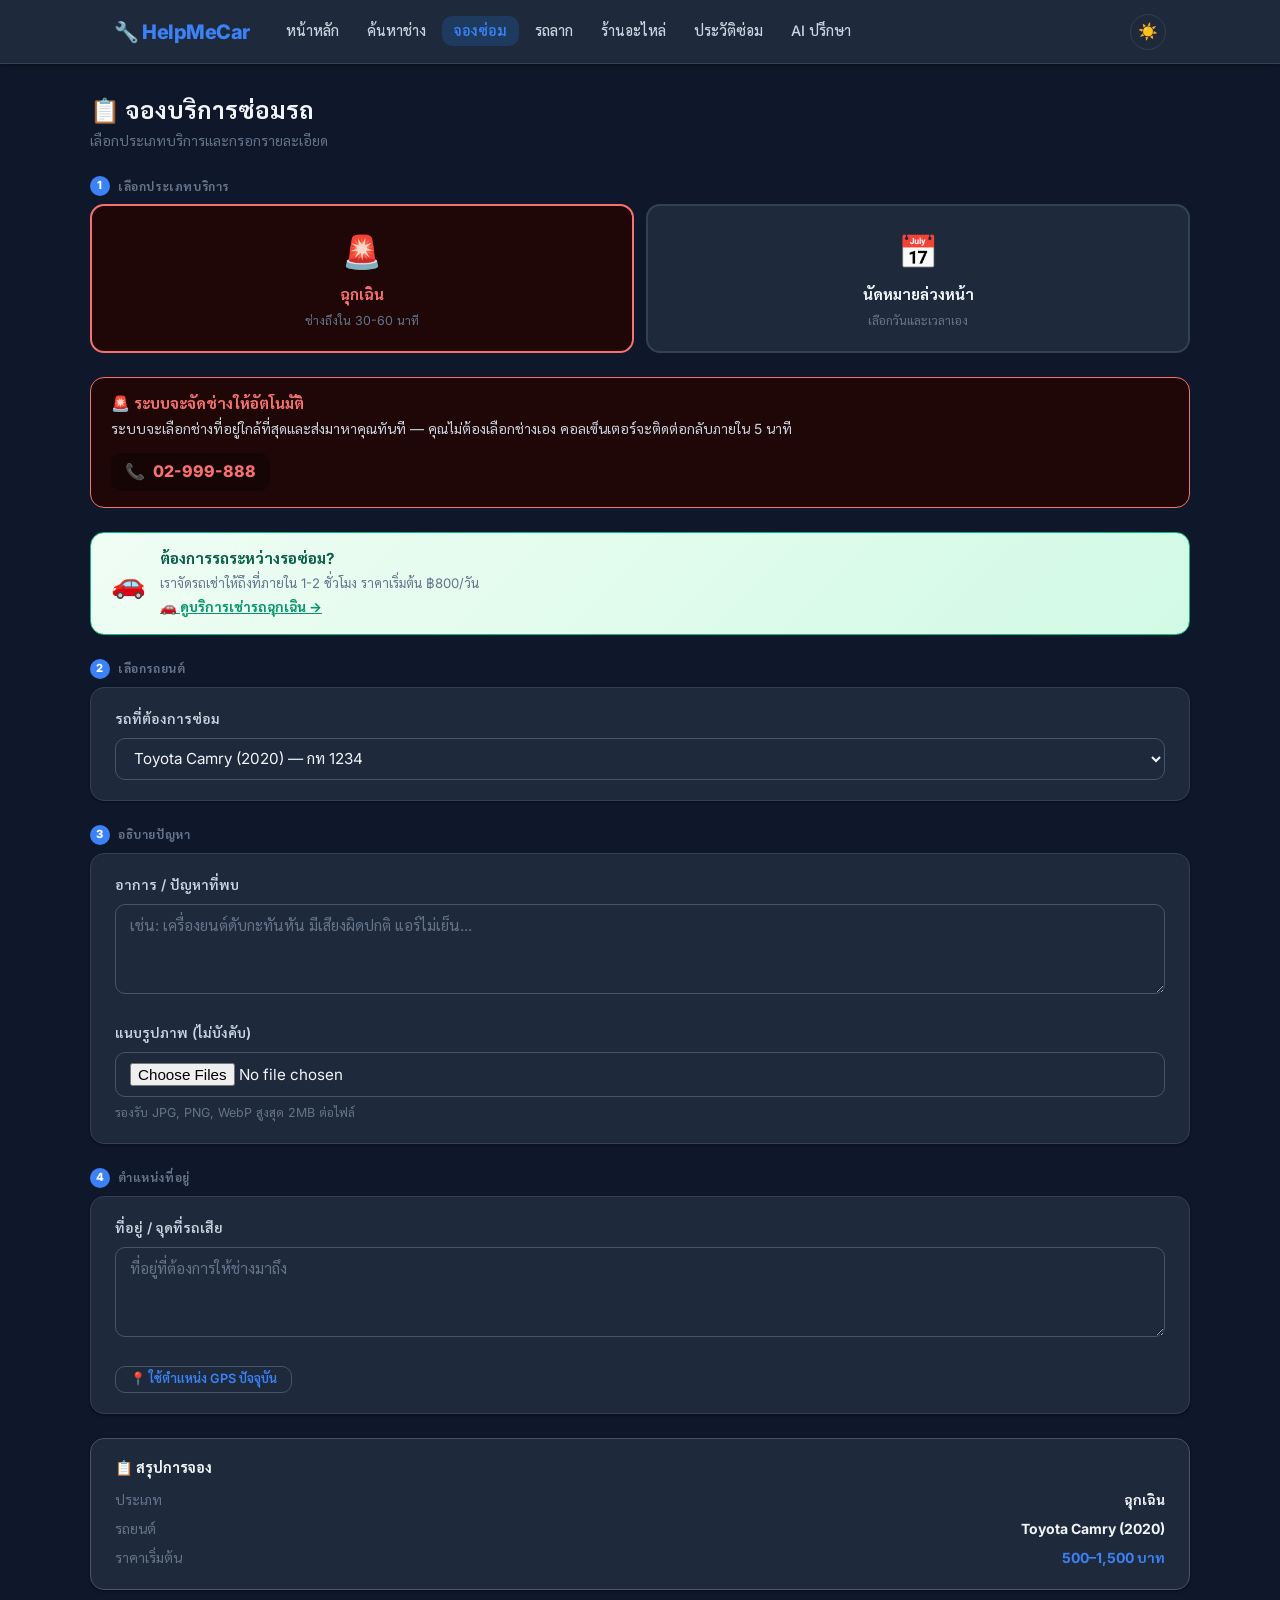
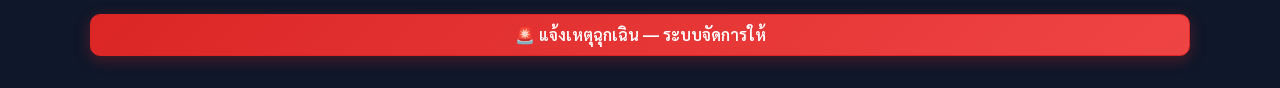
==== commit fde04fa8: "Add files via upload" ====
--- a/pages/booking.html
+++ b/pages/booking.html
@@ -87,6 +87,86 @@
 
         [data-theme="dark"] .emergency-phone {
             background: rgba(0, 0, 0, 0.3);
+        }
+
+        /* Rental suggestion banner */
+        .rental-suggest {
+            background: linear-gradient(135deg, #F0FDF4, #D1FAE5);
+            border: 1.5px solid #10B981;
+            border-radius: var(--radius-lg);
+            padding: 0.875rem 1.25rem;
+            margin-bottom: 1.5rem;
+            display: flex;
+            align-items: center;
+            gap: 0.875rem;
+        }
+
+        .rental-suggest-icon {
+            font-size: 1.75rem;
+            flex-shrink: 0;
+        }
+
+        .rental-suggest a {
+            font-weight: 700;
+            color: #059669;
+            font-size: 0.85rem;
+            text-decoration: underline;
+            display: inline-block;
+            margin-top: 0.15rem;
+        }
+
+        /* Auto-assign overlay */
+        .assign-overlay {
+            position: fixed;
+            inset: 0;
+            background: rgba(0, 0, 0, 0.65);
+            display: flex;
+            align-items: center;
+            justify-content: center;
+            z-index: 9999;
+            padding: 1.5rem;
+        }
+
+        .assign-box {
+            background: var(--bg-card);
+            border-radius: var(--radius-lg);
+            padding: 2rem 2.5rem;
+            text-align: center;
+            max-width: 360px;
+            width: 100%;
+            box-shadow: 0 24px 60px rgba(0, 0, 0, 0.4);
+        }
+
+        .assign-spinner {
+            width: 56px;
+            height: 56px;
+            border: 5px solid var(--border);
+            border-top-color: #DC2626;
+            border-radius: 50%;
+            animation: spin 0.9s linear infinite;
+            margin: 0 auto 1rem;
+        }
+
+        @keyframes spin {
+            to {
+                transform: rotate(360deg);
+            }
+        }
+
+        .assign-step {
+            font-size: 0.85rem;
+            color: var(--text-muted);
+            margin-top: 0.5rem;
+            min-height: 1.4rem;
+        }
+
+        .assign-mechanic-found {
+            background: linear-gradient(135deg, #F0FDF4, #D1FAE5);
+            border: 2px solid #10B981;
+            border-radius: var(--radius-md);
+            padding: 1rem;
+            margin-top: 1.25rem;
+            display: none;
         }
 
         /* Step indicator */
@@ -172,8 +252,20 @@
         <div id="emergencyInfoBox" class="emergency-info mb-4">
             <h4>🚨 ระบบจะจัดช่างให้อัตโนมัติ</h4>
             <p style="font-size: 0.875rem; color: var(--text-secondary); margin-bottom: 0.25rem;">
-                ระบบจะเลือกช่างที่อยู่ใกล้ที่สุดและส่งไปให้คุณทันที คอลเซ็นเตอร์จะติดต่อกลับภายใน 5 นาที</p>
+                ระบบจะเลือกช่างที่อยู่ใกล้ที่สุดและส่งมาหาคุณทันที — คุณไม่ต้องเลือกช่างเอง
+                คอลเซ็นเตอร์จะติดต่อกลับภายใน 5 นาที</p>
             <a href="tel:02999888" class="emergency-phone"><span>📞</span> 02-999-888</a>
+        </div>
+
+        <!-- Rental Suggestion (shown for emergency) -->
+        <div id="rentalSuggestBox" class="rental-suggest mb-4">
+            <div class="rental-suggest-icon">🚗</div>
+            <div>
+                <p style="font-weight: 700; margin: 0; font-size: 0.95rem; color: #065F46;">ต้องการรถระหว่างรอซ่อม?</p>
+                <p style="margin: 0.1rem 0 0; font-size: 0.82rem; color: var(--text-muted);">
+                    เราจัดรถเช่าให้ถึงที่ภายใน 1-2 ชั่วโมง ราคาเริ่มต้น ฿800/วัน</p>
+                <a href="insurance-rental.html#rental">🚗 ดูบริการเช่ารถฉุกเฉิน →</a>
+            </div>
         </div>
 
         <!-- Booking Form -->
@@ -445,16 +537,74 @@
             };
             mockData.jobs.push(newJob);
             localStorage.setItem('helpmecar_jobs', JSON.stringify(mockData.jobs));
-            utils.showNotification('กำลังส่งคำขอ...', 'info');
-            setTimeout(() => {
-                utils.showNotification(
-                    serviceType === 'emergency'
-                        ? `ส่งคำขอสำเร็จ (${newJob.jobId}) คอลเซ็นเตอร์จะติดต่อกลับภายใน 5 นาที`
-                        : `นัดหมายสำเร็จ (${newJob.jobId}) เราจะแจ้งเตือนก่อนถึงเวลา`,
-                    'success'
-                );
-                setTimeout(() => { window.location.href = '../index.html'; }, 2000);
-            }, 1500);
+            if (serviceType === 'emergency') {
+                showAutoAssignOverlay(newJob.jobId);
+            } else {
+                utils.showNotification('กำลังส่งคำขอ...', 'info');
+                setTimeout(() => {
+                    utils.showNotification(`นัดหมายสำเร็จ (${newJob.jobId}) เราจะแจ้งเตือนก่อนถึงเวลา`, 'success');
+                    setTimeout(() => { window.location.href = '../index.html'; }, 2000);
+                }, 1000);
+            }
+        }
+
+        // Auto-assign overlay for emergency
+        function showAutoAssignOverlay(jobId) {
+            const overlay = document.createElement('div');
+            overlay.className = 'assign-overlay';
+            const mechanics = mockData.mechanics.filter(m => m.available);
+            const assigned = mechanics[Math.floor(Math.random() * mechanics.length)];
+            overlay.innerHTML = `
+                <div class="assign-box">
+                    <div class="assign-spinner" id="assignSpinner"></div>
+                    <h3 style="font-size: 1.1rem; margin-bottom: 0.35rem;">🚨 แจ้งเหตุฉุกเฉิน</h3>
+                    <p style="font-size: 0.875rem; color: var(--text-muted); margin: 0;">รหัส: <strong>${jobId}</strong></p>
+                    <p class="assign-step" id="assignStep">กำลังค้นหาช่างใกล้ที่สุด...</p>
+                    <div class="assign-mechanic-found" id="assignResult">
+                        <p style="font-size: 0.8rem; color: #065F46; margin-bottom: 0.35rem;">✅ พบช่างแล้ว!</p>
+                        <p style="font-weight: 800; font-size: 1rem; margin: 0;">${assigned ? assigned.name : 'ช่างใกล้ที่สุด'}</p>
+                        <p style="font-size: 0.82rem; color: var(--text-muted); margin-top: 0.15rem;">
+                            ⭐ ${assigned ? assigned.rating : '4.8'} &nbsp;|&nbsp; ETA 30-45 นาที</p>
+                        <p style="font-size: 0.78rem; color: var(--text-muted); margin-top: 0.5rem;">
+                            📞 คอลเซ็นเตอร์จะโทรยืนยันภายใน 5 นาที</p>
+                    </div>
+                    <div style="margin-top: 1rem;" id="assignActions" style="display:none;">
+                        <p style="font-size: 0.82rem; color: var(--text-muted); margin-bottom: 0.75rem;">
+                            🚗 ต้องการรถระหว่างรอซ่อม?
+                        </p>
+                        <div style="display: flex; gap: 0.5rem; justify-content: center; flex-wrap: wrap;">
+                            <a href="insurance-rental.html#rental" class="btn btn-outline btn-sm">🚗 จองรถเช่า</a>
+                            <a href="../index.html" class="btn btn-primary btn-sm">กลับหน้าหลัก</a>
+                        </div>
+                    </div>
+                </div>
+            `;
+            document.body.appendChild(overlay);
+
+            const steps = [
+                { ms: 1000, text: 'กำลังตรวจสอบช่างในบริเวณใกล้เคียง...' },
+                { ms: 2500, text: `พบช่างที่เหมาะสม — กำลังติดต่อประสานงาน...` },
+                { ms: 4000, text: null } // show result
+            ];
+            steps.forEach(({ ms, text }) => {
+                if (text) {
+                    setTimeout(() => {
+                        const el = document.getElementById('assignStep');
+                        if (el) el.textContent = text;
+                    }, ms);
+                } else {
+                    setTimeout(() => {
+                        const spinner = document.getElementById('assignSpinner');
+                        if (spinner) { spinner.style.borderTopColor = '#10B981'; }
+                        const step = document.getElementById('assignStep');
+                        if (step) step.textContent = 'จัดสรรช่างสำเร็จ!';
+                        const result = document.getElementById('assignResult');
+                        if (result) result.style.display = 'block';
+                        const actions = document.getElementById('assignActions');
+                        if (actions) actions.removeAttribute('style');
+                    }, ms);
+                }
+            });
         }
     </script>
 </body>
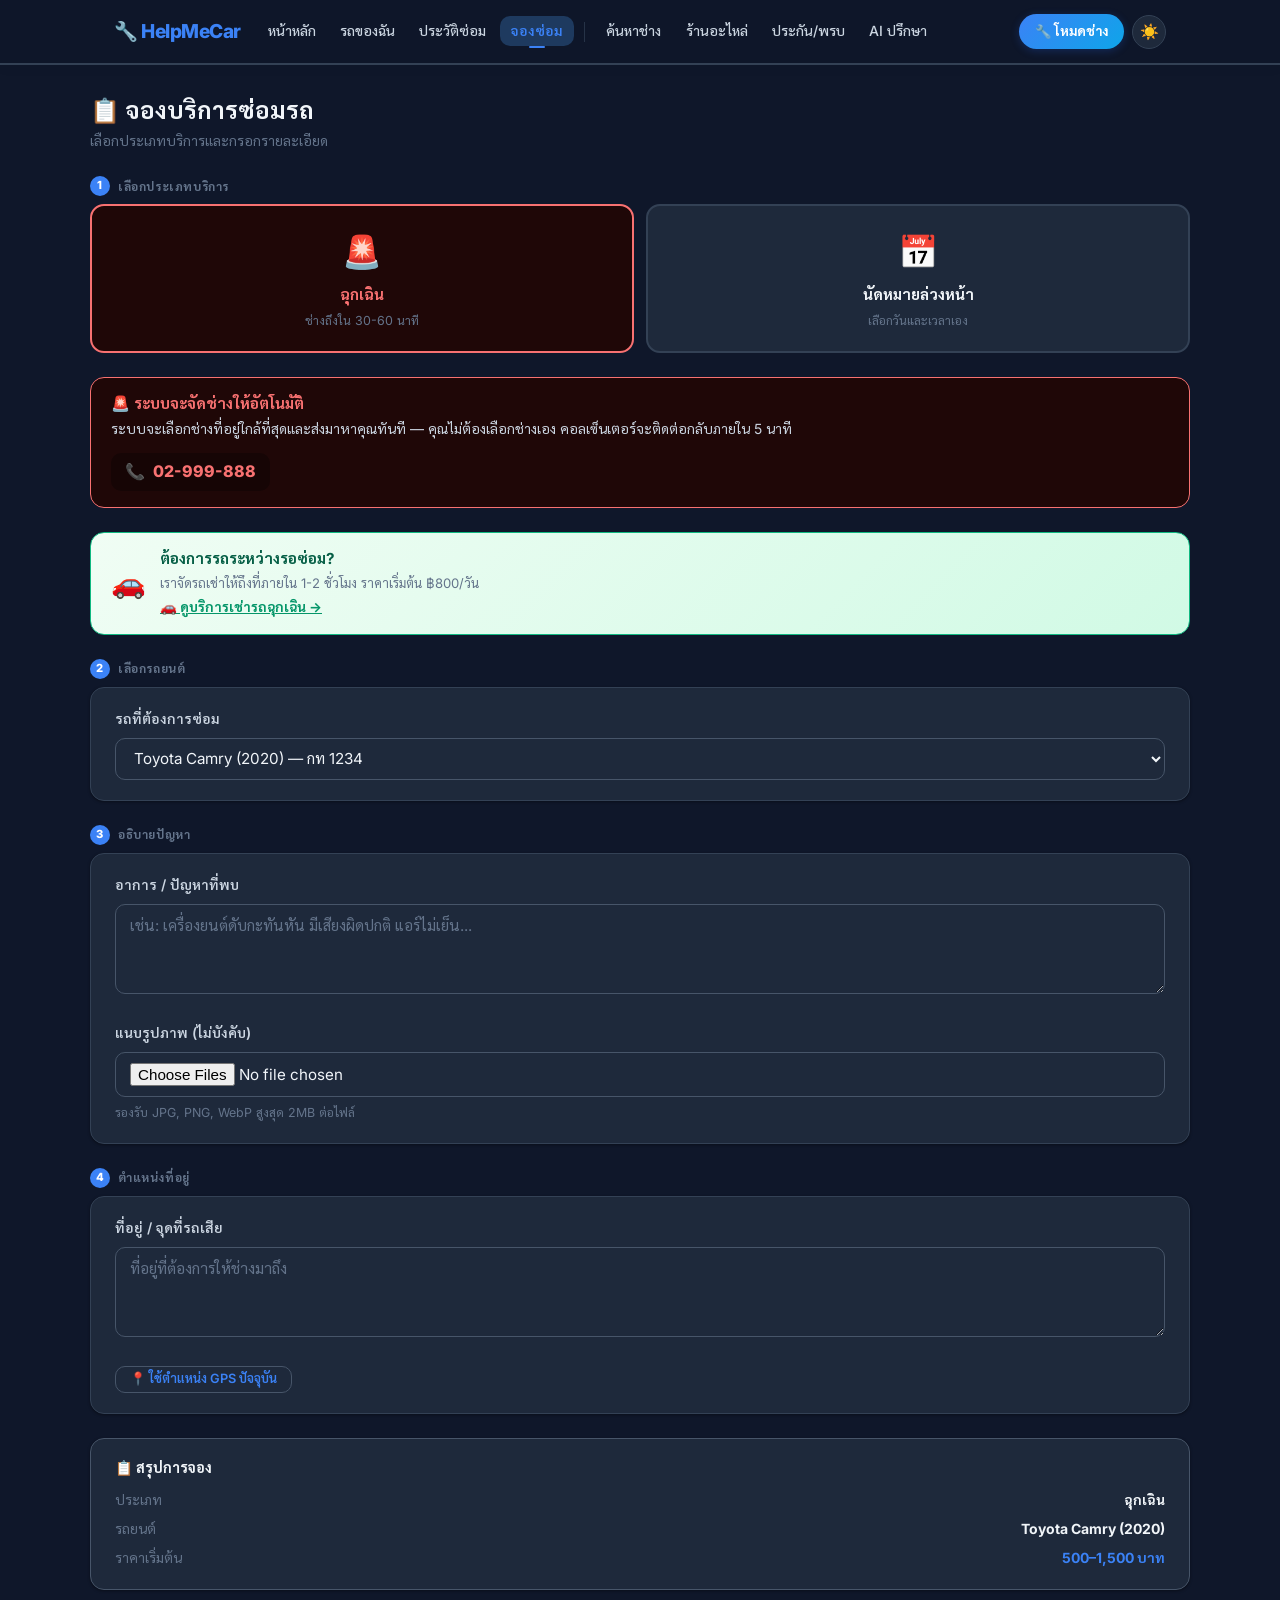
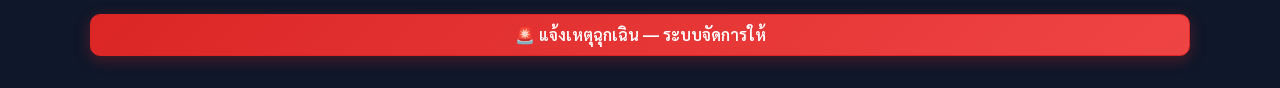
==== commit 14fc26eb: "Add files via upload" ====
--- a/pages/booking.html
+++ b/pages/booking.html
@@ -203,18 +203,21 @@
     <nav class="navbar">
         <div class="navbar-container">
             <a href="../index.html" class="navbar-brand">🔧 HelpMeCar</a>
-            <button class="navbar-toggle" id="navToggle" aria-label="Toggle menu">
+            <button class="navbar-toggle" id="navToggle" aria-label="Toggle menu" aria-expanded="false">
                 <span></span><span></span><span></span>
             </button>
             <ul class="navbar-menu" id="navMenu">
                 <li><a href="../index.html" class="navbar-link">หน้าหลัก</a></li>
+                <li><a href="vehicles.html" class="navbar-link">รถของฉัน</a></li>
+                <li><a href="history.html" class="navbar-link">ประวัติซ่อม</a></li>
+                <li><a href="booking.html" class="navbar-link active">จองซ่อม</a></li>
+                <li class="navbar-divider"></li>
                 <li><a href="mechanics.html" class="navbar-link">ค้นหาช่าง</a></li>
-                <li><a href="booking.html" class="navbar-link active">จองซ่อม</a></li>
-                <li><a href="tow-service.html" class="navbar-link">รถลาก</a></li>
                 <li><a href="store.html" class="navbar-link">ร้านอะไหล่</a></li>
-                <li><a href="history.html" class="navbar-link">ประวัติซ่อม</a></li>
+                <li><a href="insurance-rental.html" class="navbar-link">ประกัน/พรบ</a></li>
                 <li><a href="consultation.html" class="navbar-link">AI ปรึกษา</a></li>
                 <li class="navbar-actions">
+                    <a href="mechanic-dashboard.html" class="btn-nav-cta">🔧 โหมดช่าง</a>
                     <button class="theme-toggle" onclick="toggleTheme()" aria-label="Toggle dark mode">
                         <span id="themeIcon">🌙</span>
                     </button>
--- a/css/style.css
+++ b/css/style.css
@@ -234,7 +234,9 @@
    NAVBAR
    ================================================ */
 .navbar {
-  background: var(--bg-card);
+  background: rgba(255, 255, 255, 0.92);
+  backdrop-filter: blur(12px);
+  -webkit-backdrop-filter: blur(12px);
   border-bottom: 1px solid var(--border);
   position: sticky;
   top: 0;
@@ -242,8 +244,16 @@
   height: 64px;
   display: flex;
   align-items: center;
-  box-shadow: var(--shadow-sm);
-  transition: background 0.3s, border-color 0.3s;
+  box-shadow: 0 1px 0 var(--border), 0 4px 12px rgba(0, 0, 0, 0.04);
+  transition: background 0.3s, border-color 0.3s, box-shadow 0.3s;
+}
+
+[data-theme="dark"] .navbar {
+  background: rgba(15, 23, 42, 0.92);
+}
+
+.navbar.scrolled {
+  box-shadow: 0 1px 0 var(--border), 0 8px 24px rgba(0, 0, 0, 0.08);
 }
 
 .navbar-container {
@@ -253,11 +263,11 @@
   padding: 0 var(--space-6);
   display: flex;
   align-items: center;
-  gap: var(--space-6);
+  gap: var(--space-4);
 }
 
 .navbar-brand {
-  font-size: 1.25rem;
+  font-size: 1.2rem;
   font-weight: 800;
   color: var(--brand-primary);
   display: flex;
@@ -266,12 +276,18 @@
   text-decoration: none;
   flex-shrink: 0;
   letter-spacing: -0.5px;
+  transition: all var(--transition-fast);
+}
+
+.navbar-brand:hover {
+  color: var(--brand-primary-hover);
+  transform: scale(1.02);
 }
 
 .navbar-menu {
   display: flex;
   align-items: center;
-  gap: var(--space-1);
+  gap: 2px;
   list-style: none;
   flex: 1;
 }
@@ -279,12 +295,13 @@
 .navbar-link {
   color: var(--text-secondary);
   font-weight: 500;
-  font-size: 0.9rem;
-  padding: 0.4rem 0.75rem;
+  font-size: 0.875rem;
+  padding: 0.4rem 0.7rem;
   border-radius: var(--radius-md);
   text-decoration: none;
   transition: all var(--transition-fast);
   white-space: nowrap;
+  position: relative;
 }
 
 .navbar-link:hover {
@@ -298,60 +315,78 @@
   font-weight: 600;
 }
 
+.navbar-link.active::after {
+  content: '';
+  position: absolute;
+  bottom: -2px;
+  left: 50%;
+  transform: translateX(-50%);
+  width: 16px;
+  height: 2px;
+  background: var(--brand-primary);
+  border-radius: 2px;
+}
+
 .navbar-divider {
   width: 1px;
-  height: 24px;
+  height: 20px;
   background: var(--border);
   margin: 0 var(--space-2);
   flex-shrink: 0;
+  opacity: 0.7;
 }
 
 .navbar-actions {
   display: flex;
   align-items: center;
-  gap: var(--space-3);
+  gap: var(--space-2);
   margin-left: auto;
   flex-shrink: 0;
 }
 
 .btn-nav-cta {
-  background: var(--brand-primary);
+  background: linear-gradient(135deg, var(--brand-primary) 0%, var(--brand-accent) 100%);
   color: white;
   padding: 0.45rem 1rem;
   border-radius: var(--radius-full);
-  font-weight: 600;
-  font-size: 0.875rem;
+  font-weight: 700;
+  font-size: 0.82rem;
   text-decoration: none;
-  transition: all var(--transition-fast);
-  display: flex;
-  align-items: center;
-  gap: var(--space-1);
+  transition: all 0.2s ease;
+  display: flex;
+  align-items: center;
+  gap: 4px;
+  box-shadow: 0 2px 8px rgba(37, 99, 235, 0.25);
+  white-space: nowrap;
 }
 
 .btn-nav-cta:hover {
-  background: var(--brand-primary-hover);
+  background: linear-gradient(135deg, var(--brand-primary-hover) 0%, #0284C7 100%);
   color: white;
-  transform: translateY(-1px);
+  transform: translateY(-2px);
+  box-shadow: 0 6px 18px rgba(37, 99, 235, 0.4);
 }
 
 .theme-toggle {
   background: var(--bg-subtle);
   border: 1px solid var(--border);
   color: var(--text-secondary);
-  width: 36px;
-  height: 36px;
+  width: 34px;
+  height: 34px;
   border-radius: var(--radius-full);
   display: flex;
   align-items: center;
   justify-content: center;
   cursor: pointer;
   transition: all var(--transition-fast);
-  font-size: 1rem;
+  font-size: 0.95rem;
+  flex-shrink: 0;
 }
 
 .theme-toggle:hover {
   background: var(--bg-muted);
-  transform: rotate(20deg);
+  border-color: var(--border-strong);
+  transform: rotate(20deg) scale(1.1);
 }
 
 /* Mobile toggle */
@@ -360,19 +395,42 @@
   flex-direction: column;
   gap: 5px;
   background: none;
-  border: none;
+  border: 1px solid var(--border);
+  border-radius: var(--radius-md);
   cursor: pointer;
-  padding: 8px;
+  padding: 8px 10px;
   margin-left: auto;
+  flex-shrink: 0;
+  transition: all var(--transition-fast);
+}
+
+.navbar-toggle:hover {
+  background: var(--bg-subtle);
+  border-color: var(--border-strong);
 }
 
 .navbar-toggle span {
   display: block;
-  width: 22px;
+  width: 20px;
   height: 2px;
   background: var(--text-primary);
   border-radius: 2px;
-  transition: all 0.3s;
+  transition: all 0.3s cubic-bezier(0.34, 1.56, 0.64, 1);
+  transform-origin: center;
+}
+
+/* Hamburger → X animation */
+.navbar-toggle.open span:nth-child(1) {
+  transform: translateY(7px) rotate(45deg);
+}
+
+.navbar-toggle.open span:nth-child(2) {
+  opacity: 0;
+  transform: scaleX(0);
+}
+
+.navbar-toggle.open span:nth-child(3) {
+  transform: translateY(-7px) rotate(-45deg);
 }
 
 /* Skip nav */
@@ -390,6 +448,7 @@
 .skip-nav:focus {
   top: 1rem;
 }
+
 
 /* ================================================
    BUTTONS
